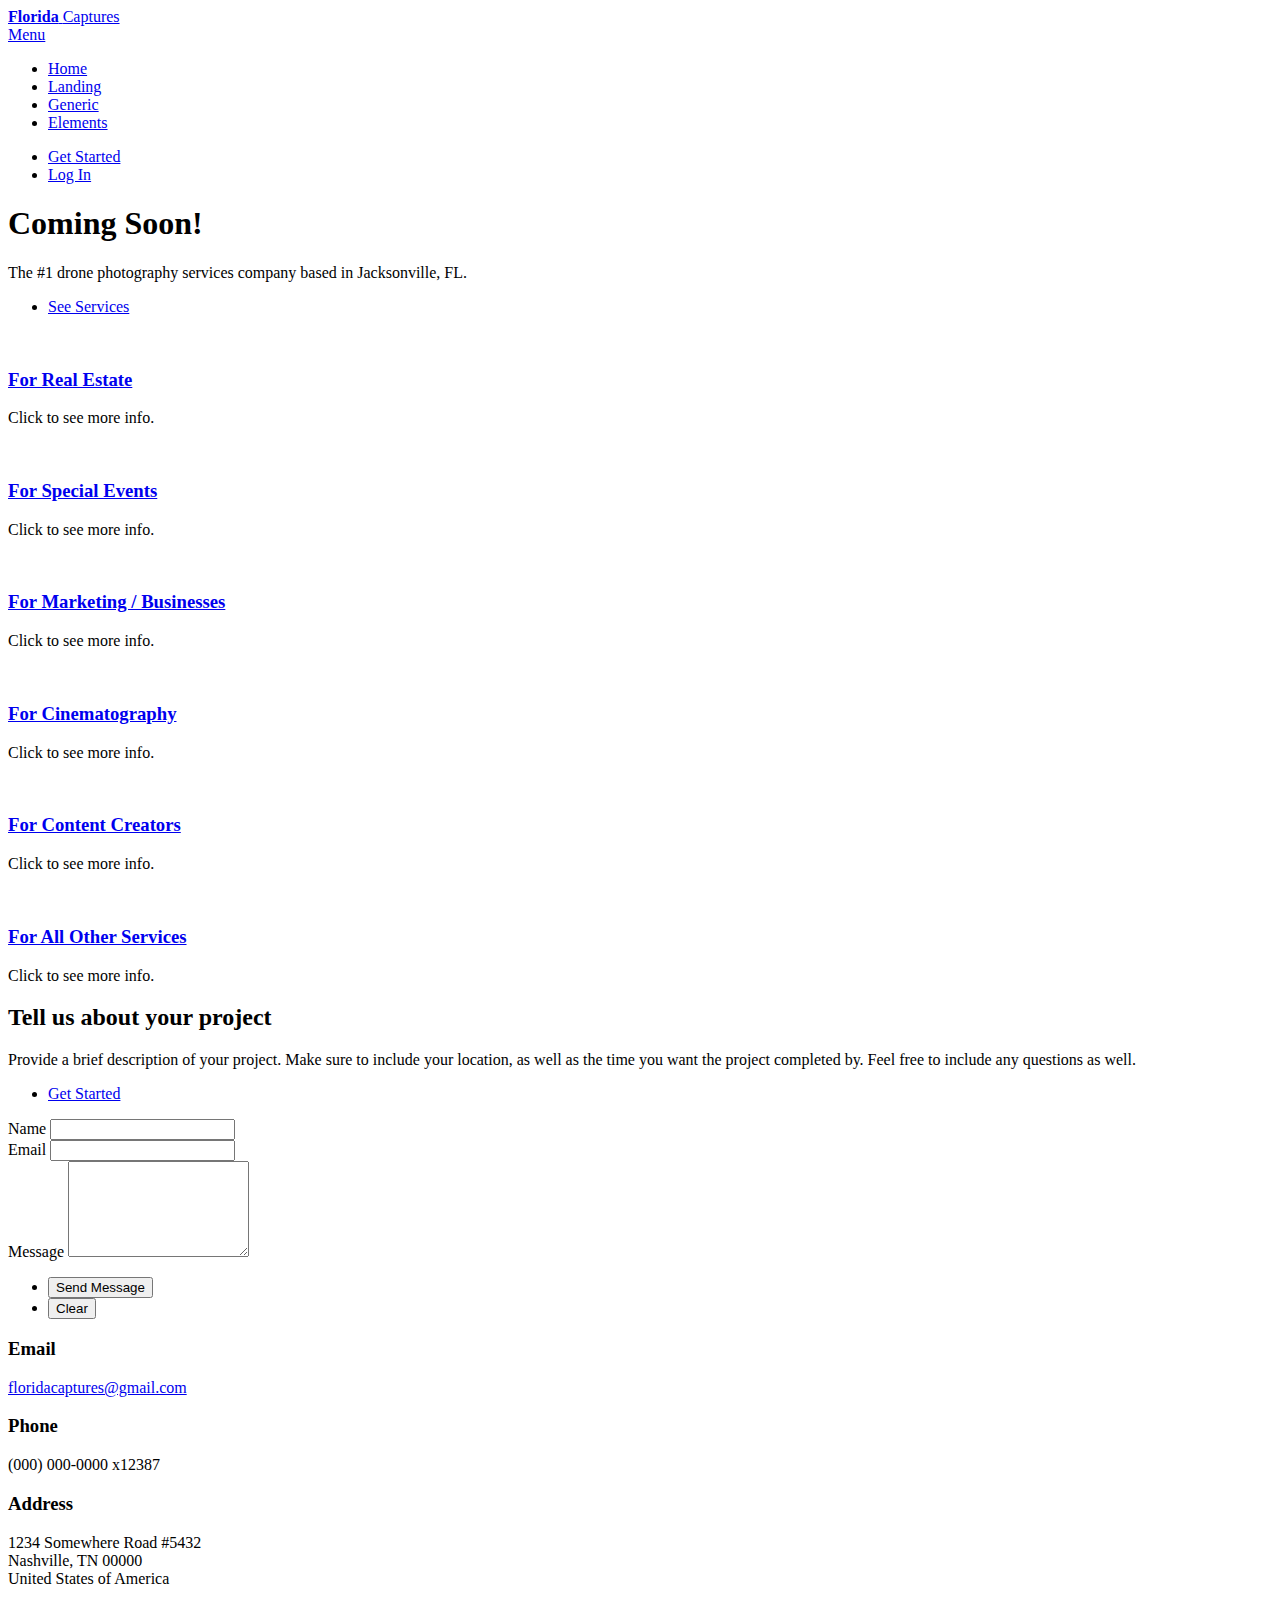
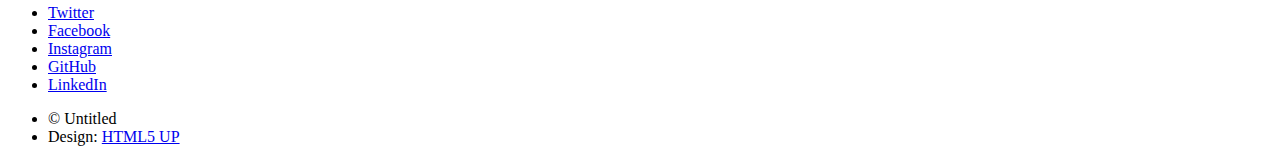
==== index.html @ d583602d "Renamed more things" ====
<!DOCTYPE HTML>
<!--
	Forty by HTML5 UP
	html5up.net | @ajlkn
	Free for personal and commercial use under the CCA 3.0 license (html5up.net/license)
-->
<html>
	<head>
		<title>Florida Captures</title>
		<meta charset="utf-8" />
		<meta name="viewport" content="width=device-width, initial-scale=1, user-scalable=no" />
		<link rel="stylesheet" href="assets/css/main.css" />
		<noscript><link rel="stylesheet" href="assets/css/noscript.css" /></noscript>
	</head>
	<body class="is-preload">

		<!-- Wrapper -->
			<div id="wrapper">

				<!-- Header -->
					<header id="header" class="alt">
						<a href="index.html" class="logo"><strong>Florida</strong> <span>Captures</span></a>
						<nav>
							<a href="#menu">Menu</a>
						</nav>
					</header>

				<!-- Menu -->
					<nav id="menu">
						<ul class="links">
							<li><a href="index.html">Home</a></li>
							<li><a href="landing.html">Landing</a></li>
							<li><a href="generic.html">Generic</a></li>
							<li><a href="elements.html">Elements</a></li>
						</ul>
						<ul class="actions stacked">
							<li><a href="#" class="button primary fit">Get Started</a></li>
							<li><a href="#" class="button fit">Log In</a></li>
						</ul>
					</nav>

				<!-- Banner -->
					<section id="banner" class="major">
						<div class="inner">
							<header class="major">
								<h1>Coming Soon!</h1>
							</header>
							<div class="content">
								<p>The #1 drone photography services company based in Jacksonville, FL. </p>
								<ul class="actions">
									<li><a href="#one" class="button next scrolly">See Services</a></li>
								</ul>
							</div>
						</div>
					</section>

				<!-- Main -->
					<div id="main">

						<!-- One -->
							<section id="one" class="tiles">
								<article>
									<span class="image">
										<img src="images/pic01.jpg" alt="" />
									</span>
									<header class="major">
										<h3><a href="landing.html" class="link">For Real Estate</a></h3>
										<p>Click to see more info.</p>
									</header>
								</article>
								<article>
									<span class="image">
										<img src="images/pic02.jpg" alt="" />
									</span>
									<header class="major">
										<h3><a href="landing.html" class="link">For Special Events</a></h3>
										<p>Click to see more info.</p>
									</header>
								</article>
								<article>
									<span class="image">
										<img src="images/pic03.jpg" alt="" />
									</span>
									<header class="major">
										<h3><a href="landing.html" class="link">For Marketing / Businesses</a></h3>
										<p>Click to see more info.</p>
									</header>
								</article>
								<article>
									<span class="image">
										<img src="images/pic04.jpg" alt="" />
									</span>
									<header class="major">
										<h3><a href="landing.html" class="link">For Cinematography</a></h3>
										<p>Click to see more info.</p>
									</header>
								</article>
								<article>
									<span class="image">
										<img src="images/pic05.jpg" alt="" />
									</span>
									<header class="major">
										<h3><a href="landing.html" class="link">For Content Creators</a></h3>
										<p>Click to see more info.</p>
									</header>
								</article>
								<article>
									<span class="image">
										<img src="images/pic06.jpg" alt="" />
									</span>
									<header class="major">
										<h3><a href="landing.html" class="link">For All Other Services</a></h3>
										<p>Click to see more info.</p>
									</header>
								</article>
							</section>

						<!-- Two -->
							<section id="two">
								<div class="inner">
									<header class="major">
										<h2>Tell us about your project</h2>
									</header>
									<p>Provide a brief description of your project. Make sure to include your location, as well as the time you want the project completed by. Feel free to include any questions as well.</p>
									<ul class="actions">
										<li><a href="landing.html" class="button next">Get Started</a></li>
									</ul>
								</div>
							</section>

					</div>

				<!-- Contact -->
					<section id="contact">
						<div class="inner">
							<section>
								<form method="post" action="#">
									<div class="fields">
										<div class="field half">
											<label for="name">Name</label>
											<input type="text" name="name" id="name" />
										</div>
										<div class="field half">
											<label for="email">Email</label>
											<input type="text" name="email" id="email" />
										</div>
										<div class="field">
											<label for="message">Message</label>
											<textarea name="message" id="message" rows="6"></textarea>
										</div>
									</div>
									<ul class="actions">
										<li><input type="submit" value="Send Message" class="primary" /></li>
										<li><input type="reset" value="Clear" /></li>
									</ul>
								</form>
							</section>
							<section class="split">
								<section>
									<div class="contact-method">
										<span class="icon solid alt fa-envelope"></span>
										<h3>Email</h3>
										<a href="#">floridacaptures@gmail.com</a>
									</div>
								</section>
								<section>
									<div class="contact-method">
										<span class="icon solid alt fa-phone"></span>
										<h3>Phone</h3>
										<span>(000) 000-0000 x12387</span>
									</div>
								</section>
								<section>
									<div class="contact-method">
										<span class="icon solid alt fa-home"></span>
										<h3>Address</h3>
										<span>1234 Somewhere Road #5432<br />
										Nashville, TN 00000<br />
										United States of America</span>
									</div>
								</section>
							</section>
						</div>
					</section>

				<!-- Footer -->
					<footer id="footer">
						<div class="inner">
							<ul class="icons">
								<li><a href="#" class="icon brands alt fa-twitter"><span class="label">Twitter</span></a></li>
								<li><a href="#" class="icon brands alt fa-facebook-f"><span class="label">Facebook</span></a></li>
								<li><a href="#" class="icon brands alt fa-instagram"><span class="label">Instagram</span></a></li>
								<li><a href="#" class="icon brands alt fa-github"><span class="label">GitHub</span></a></li>
								<li><a href="#" class="icon brands alt fa-linkedin-in"><span class="label">LinkedIn</span></a></li>
							</ul>
							<ul class="copyright">
								<li>&copy; Untitled</li><li>Design: <a href="https://html5up.net">HTML5 UP</a></li>
							</ul>
						</div>
					</footer>

			</div>

		<!-- Scripts -->
			<script src="assets/js/jquery.min.js"></script>
			<script src="assets/js/jquery.scrolly.min.js"></script>
			<script src="assets/js/jquery.scrollex.min.js"></script>
			<script src="assets/js/browser.min.js"></script>
			<script src="assets/js/breakpoints.min.js"></script>
			<script src="assets/js/util.js"></script>
			<script src="assets/js/main.js"></script>

	</body>
</html>
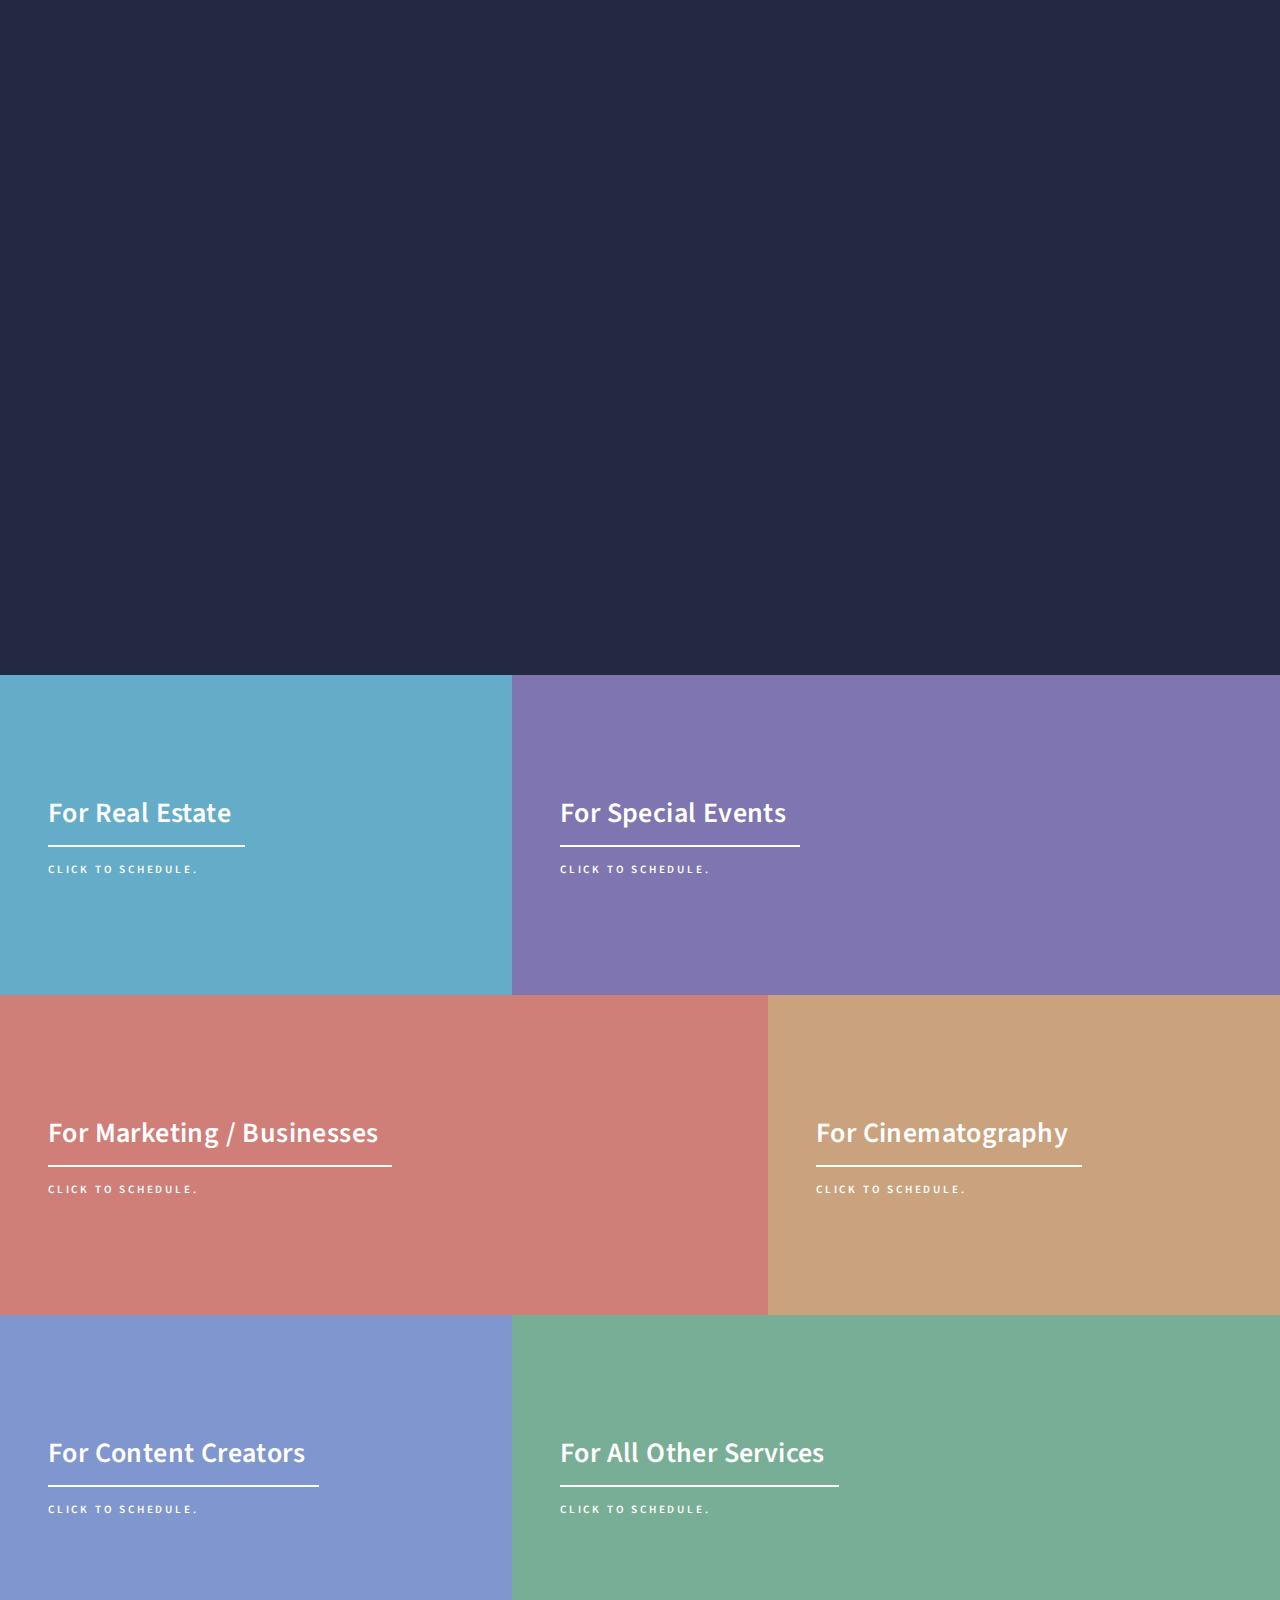
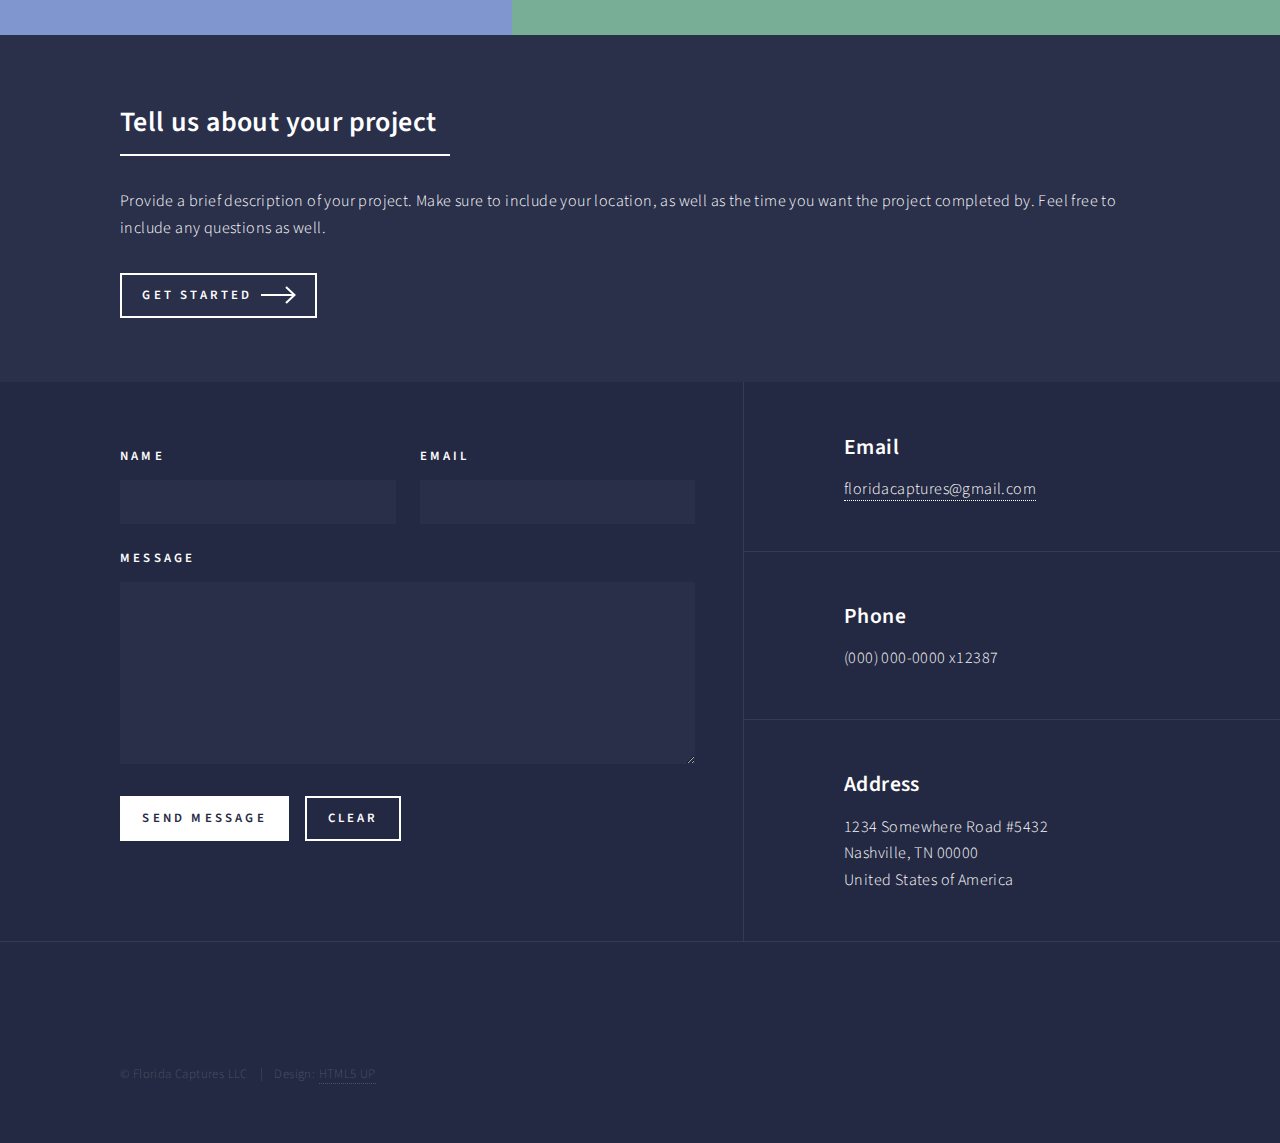
==== commit d86a3600: "Fixed css issues" ====
--- a/index.html
+++ b/index.html
@@ -21,6 +21,7 @@
 					<header id="header" class="alt">
 						<a href="index.html" class="logo"><strong>Florida</strong> <span>Captures</span></a>
 						<nav>
+							<span class="icon solid alt fa-location-arrow fa-regular">Jacksonville, FL</span>
 							<a href="#menu">Menu</a>
 						</nav>
 					</header>
@@ -29,6 +30,8 @@
 					<nav id="menu">
 						<ul class="links">
 							<li><a href="index.html">Home</a></li>
+							<li><a href="schedule.html">Schedule Service</a></li>
+							<li><a href="about.html">About us</a></li>
 							<li><a href="landing.html">Landing</a></li>
 							<li><a href="generic.html">Generic</a></li>
 							<li><a href="elements.html">Elements</a></li>
@@ -46,7 +49,7 @@
 								<h1>Coming Soon!</h1>
 							</header>
 							<div class="content">
-								<p>The #1 drone photography services company based in Jacksonville, FL. </p>
+								<h3>The #1 drone photography services company based in Jacksonville, FL. </h3>
 								<ul class="actions">
 									<li><a href="#one" class="button next scrolly">See Services</a></li>
 								</ul>
@@ -64,8 +67,8 @@
 										<img src="images/pic01.jpg" alt="" />
 									</span>
 									<header class="major">
-										<h3><a href="landing.html" class="link">For Real Estate</a></h3>
-										<p>Click to see more info.</p>
+										<h3><a href="schedule.html" class="link">For Real Estate</a></h3>
+										<p>Click to schedule.</p>
 									</header>
 								</article>
 								<article>
@@ -73,8 +76,8 @@
 										<img src="images/pic02.jpg" alt="" />
 									</span>
 									<header class="major">
-										<h3><a href="landing.html" class="link">For Special Events</a></h3>
-										<p>Click to see more info.</p>
+										<h3><a href="schedule.html" class="link">For Special Events</a></h3>
+										<p>Click to schedule.</p>
 									</header>
 								</article>
 								<article>
@@ -82,8 +85,8 @@
 										<img src="images/pic03.jpg" alt="" />
 									</span>
 									<header class="major">
-										<h3><a href="landing.html" class="link">For Marketing / Businesses</a></h3>
-										<p>Click to see more info.</p>
+										<h3><a href="schedule.html" class="link">For Marketing / Businesses</a></h3>
+										<p>Click to schedule.</p>
 									</header>
 								</article>
 								<article>
@@ -91,8 +94,8 @@
 										<img src="images/pic04.jpg" alt="" />
 									</span>
 									<header class="major">
-										<h3><a href="landing.html" class="link">For Cinematography</a></h3>
-										<p>Click to see more info.</p>
+										<h3><a href="schedule.html" class="link">For Cinematography</a></h3>
+										<p>Click to schedule.</p>
 									</header>
 								</article>
 								<article>
@@ -100,8 +103,8 @@
 										<img src="images/pic05.jpg" alt="" />
 									</span>
 									<header class="major">
-										<h3><a href="landing.html" class="link">For Content Creators</a></h3>
-										<p>Click to see more info.</p>
+										<h3><a href="schedule.html" class="link">For Content Creators</a></h3>
+										<p>Click to schedule.</p>
 									</header>
 								</article>
 								<article>
@@ -109,8 +112,8 @@
 										<img src="images/pic06.jpg" alt="" />
 									</span>
 									<header class="major">
-										<h3><a href="landing.html" class="link">For All Other Services</a></h3>
-										<p>Click to see more info.</p>
+										<h3><a href="schedule.html" class="link">For All Other Services</a></h3>
+										<p>Click to schedule.</p>
 									</header>
 								</article>
 							</section>
@@ -123,7 +126,7 @@
 									</header>
 									<p>Provide a brief description of your project. Make sure to include your location, as well as the time you want the project completed by. Feel free to include any questions as well.</p>
 									<ul class="actions">
-										<li><a href="landing.html" class="button next">Get Started</a></li>
+										<li><a href="#contact" class="button next scrolly">Get Started</a></li>
 									</ul>
 								</div>
 							</section>
@@ -194,7 +197,7 @@
 								<li><a href="#" class="icon brands alt fa-linkedin-in"><span class="label">LinkedIn</span></a></li>
 							</ul>
 							<ul class="copyright">
-								<li>&copy; Untitled</li><li>Design: <a href="https://html5up.net">HTML5 UP</a></li>
+								<li>&copy; Florida Captures LLC</li><li>Design: <a href="https://html5up.net">HTML5 UP</a></li>
 							</ul>
 						</div>
 					</footer>
--- a/assets/css/main.css
+++ b/assets/css/main.css
@@ -0,0 +1,3980 @@
+@import url(fontawesome-all.min.css);
+@import url("https://fonts.googleapis.com/css?family=Source+Sans+Pro:300,300italic,600,600italic");
+
+html, body, div, span, applet, object,
+iframe, h1, h2, h3, h4, h5, h6, p, blockquote,
+pre, a, abbr, acronym, address, big, cite,
+code, del, dfn, em, img, ins, kbd, q, s, samp,
+small, strike, strong, sub, sup, tt, var, b,
+u, i, center, dl, dt, dd, ol, ul, li, fieldset,
+form, label, legend, table, caption, tbody,
+tfoot, thead, tr, th, td, article, aside,
+canvas, details, embed, figure, figcaption,
+footer, header, hgroup, menu, nav, output, ruby,
+section, summary, time, mark, audio, video {
+	margin: 0;
+	padding: 0;
+	border: 0;
+	font-size: 100%;
+	font: inherit;
+	vertical-align: baseline;}
+
+article, aside, details, figcaption, figure,
+footer, header, hgroup, menu, nav, section {
+	display: block;}
+
+body {
+	line-height: 1;
+}
+
+ol, ul {
+	list-style: none;
+}
+
+blockquote, q {
+	quotes: none;
+}
+
+	blockquote:before, blockquote:after, q:before, q:after {
+		content: '';
+		content: none;
+	}
+
+table {
+	border-collapse: collapse;
+	border-spacing: 0;
+}
+
+body {
+	-webkit-text-size-adjust: none;
+}
+
+mark {
+	background-color: transparent;
+	color: inherit;
+}
+
+input::-moz-focus-inner {
+	border: 0;
+	padding: 0;
+}
+
+input, select, textarea {
+	-moz-appearance: none;
+	-webkit-appearance: none;
+	-ms-appearance: none;
+	appearance: none;
+}
+
+/* Basic */
+
+	@-ms-viewport {
+		width: device-width;
+	}
+
+	body {
+		-ms-overflow-style: scrollbar;
+	}
+
+	@media screen and (max-width: 480px) {
+
+		html, body {
+			min-width: 320px;
+		}
+
+	}
+
+	html {
+		box-sizing: border-box;
+	}
+
+	*, *:before, *:after {
+		box-sizing: inherit;
+	}
+
+	body {
+		background: #242943;
+	}
+
+		body.is-preload *, body.is-preload *:before, body.is-preload *:after {
+			-moz-animation: none !important;
+			-webkit-animation: none !important;
+			-ms-animation: none !important;
+			animation: none !important;
+			-moz-transition: none !important;
+			-webkit-transition: none !important;
+			-ms-transition: none !important;
+			transition: none !important;
+		}
+
+/* Type */
+
+	body, input, select, textarea {
+		color: #ffffff;
+		font-family: "Source Sans Pro", Helvetica, sans-serif;
+		font-size: 17pt;
+		font-weight: 300;
+		letter-spacing: 0.025em;
+		line-height: 1.65;
+	}
+
+		@media screen and (max-width: 1680px) {
+
+			body, input, select, textarea {
+				font-size: 14pt;
+			}
+
+		}
+
+		@media screen and (max-width: 1280px) {
+
+			body, input, select, textarea {
+				font-size: 12pt;
+			}
+
+		}
+
+		@media screen and (max-width: 360px) {
+
+			body, input, select, textarea {
+				font-size: 11pt;
+			}
+
+		}
+
+	a {
+		-moz-transition: color 0.2s ease-in-out, border-bottom-color 0.2s ease-in-out;
+		-webkit-transition: color 0.2s ease-in-out, border-bottom-color 0.2s ease-in-out;
+		-ms-transition: color 0.2s ease-in-out, border-bottom-color 0.2s ease-in-out;
+		transition: color 0.2s ease-in-out, border-bottom-color 0.2s ease-in-out;
+		border-bottom: dotted 1px;
+		color: inherit;
+		text-decoration: none;
+	}
+
+		a:hover {
+			border-bottom-color: transparent;
+			color: #9bf1ff !important;
+		}
+
+		a:active {
+			color: #53e3fb !important;
+		}
+
+	strong, b {
+		color: #ffffff;
+		font-weight: 600;
+	}
+
+	em, i {
+		font-style: italic;
+	}
+
+	p {
+		margin: 0 0 2em 0;
+	}
+
+	h1, h2, h3, h4, h5, h6 {
+		color: #ffffff;
+		font-weight: 600;
+		line-height: 1.65;
+		margin: 0 0 1em 0;
+	}
+
+		h1 a, h2 a, h3 a, h4 a, h5 a, h6 a {
+			color: inherit;
+			border-bottom: 0;
+		}
+
+	h1 {
+		font-size: 2.5em;
+	}
+
+	h2 {
+		font-size: 1.75em;
+	}
+
+	h3 {
+		font-size: 1.35em;
+	}
+
+	h4 {
+		font-size: 1.1em;
+	}
+
+	h5 {
+		font-size: 0.9em;
+	}
+
+	h6 {
+		font-size: 0.7em;
+	}
+
+	@media screen and (max-width: 736px) {
+
+		h1 {
+			font-size: 2em;
+		}
+
+		h2 {
+			font-size: 1.5em;
+		}
+
+		h3 {
+			font-size: 1.25em;
+		}
+
+	}
+
+	sub {
+		font-size: 0.8em;
+		position: relative;
+		top: 0.5em;
+	}
+
+	sup {
+		font-size: 0.8em;
+		position: relative;
+		top: -0.5em;
+	}
+
+	blockquote {
+		border-left: solid 4px rgba(212, 212, 255, 0.1);
+		font-style: italic;
+		margin: 0 0 2em 0;
+		padding: 0.5em 0 0.5em 2em;
+	}
+
+	code {
+		background: rgba(212, 212, 255, 0.035);
+		font-family: "Courier New", monospace;
+		font-size: 0.9em;
+		margin: 0 0.25em;
+		padding: 0.25em 0.65em;
+	}
+
+	pre {
+		-webkit-overflow-scrolling: touch;
+		font-family: "Courier New", monospace;
+		font-size: 0.9em;
+		margin: 0 0 2em 0;
+	}
+
+		pre code {
+			display: block;
+			line-height: 1.75;
+			padding: 1em 1.5em;
+			overflow-x: auto;
+		}
+
+	hr {
+		border: 0;
+		border-bottom: solid 1px rgba(212, 212, 255, 0.1);
+		margin: 2em 0;
+	}
+
+		hr.major {
+			margin: 3em 0;
+		}
+
+	.align-left {
+		text-align: left;
+	}
+
+	.align-center {
+		text-align: center;
+	}
+
+	.align-right {
+		text-align: right;
+	}
+
+/* Row */
+
+	.row {
+		display: flex;
+		flex-wrap: wrap;
+		box-sizing: border-box;
+		align-items: stretch;
+	}
+
+		.row > * {
+			box-sizing: border-box;
+		}
+
+		.row.gtr-uniform > * > :last-child {
+			margin-bottom: 0;
+		}
+
+		.row.aln-left {
+			justify-content: flex-start;
+		}
+
+		.row.aln-center {
+			justify-content: center;
+		}
+
+		.row.aln-right {
+			justify-content: flex-end;
+		}
+
+		.row.aln-top {
+			align-items: flex-start;
+		}
+
+		.row.aln-middle {
+			align-items: center;
+		}
+
+		.row.aln-bottom {
+			align-items: flex-end;
+		}
+
+		.row > .imp {
+			order: -1;
+		}
+
+		.row > .col-1 {
+			width: 8.33333%;
+		}
+
+		.row > .off-1 {
+			margin-left: 8.33333%;
+		}
+
+		.row > .col-2 {
+			width: 16.66667%;
+		}
+
+		.row > .off-2 {
+			margin-left: 16.66667%;
+		}
+
+		.row > .col-3 {
+			width: 25%;
+		}
+
+		.row > .off-3 {
+			margin-left: 25%;
+		}
+
+		.row > .col-4 {
+			width: 33.33333%;
+		}
+
+		.row > .off-4 {
+			margin-left: 33.33333%;
+		}
+
+		.row > .col-5 {
+			width: 41.66667%;
+		}
+
+		.row > .off-5 {
+			margin-left: 41.66667%;
+		}
+
+		.row > .col-6 {
+			width: 50%;
+		}
+
+		.row > .off-6 {
+			margin-left: 50%;
+		}
+
+		.row > .col-7 {
+			width: 58.33333%;
+		}
+
+		.row > .off-7 {
+			margin-left: 58.33333%;
+		}
+
+		.row > .col-8 {
+			width: 66.66667%;
+		}
+
+		.row > .off-8 {
+			margin-left: 66.66667%;
+		}
+
+		.row > .col-9 {
+			width: 75%;
+		}
+
+		.row > .off-9 {
+			margin-left: 75%;
+		}
+
+		.row > .col-10 {
+			width: 83.33333%;
+		}
+
+		.row > .off-10 {
+			margin-left: 83.33333%;
+		}
+
+		.row > .col-11 {
+			width: 91.66667%;
+		}
+
+		.row > .off-11 {
+			margin-left: 91.66667%;
+		}
+
+		.row > .col-12 {
+			width: 100%;
+		}
+
+		.row > .off-12 {
+			margin-left: 100%;
+		}
+
+		.row.gtr-0 {
+			margin-top: 0;
+			margin-left: 0em;
+		}
+
+			.row.gtr-0 > * {
+				padding: 0 0 0 0em;
+			}
+
+			.row.gtr-0.gtr-uniform {
+				margin-top: 0em;
+			}
+
+				.row.gtr-0.gtr-uniform > * {
+					padding-top: 0em;
+				}
+
+		.row.gtr-25 {
+			margin-top: 0;
+			margin-left: -0.5em;
+		}
+
+			.row.gtr-25 > * {
+				padding: 0 0 0 0.5em;
+			}
+
+			.row.gtr-25.gtr-uniform {
+				margin-top: -0.5em;
+			}
+
+				.row.gtr-25.gtr-uniform > * {
+					padding-top: 0.5em;
+				}
+
+		.row.gtr-50 {
+			margin-top: 0;
+			margin-left: -1em;
+		}
+
+			.row.gtr-50 > * {
+				padding: 0 0 0 1em;
+			}
+
+			.row.gtr-50.gtr-uniform {
+				margin-top: -1em;
+			}
+
+				.row.gtr-50.gtr-uniform > * {
+					padding-top: 1em;
+				}
+
+		.row {
+			margin-top: 0;
+			margin-left: -2em;
+		}
+
+			.row > * {
+				padding: 0 0 0 2em;
+			}
+
+			.row.gtr-uniform {
+				margin-top: -2em;
+			}
+
+				.row.gtr-uniform > * {
+					padding-top: 2em;
+				}
+
+		.row.gtr-150 {
+			margin-top: 0;
+			margin-left: -3em;
+		}
+
+			.row.gtr-150 > * {
+				padding: 0 0 0 3em;
+			}
+
+			.row.gtr-150.gtr-uniform {
+				margin-top: -3em;
+			}
+
+				.row.gtr-150.gtr-uniform > * {
+					padding-top: 3em;
+				}
+
+		.row.gtr-200 {
+			margin-top: 0;
+			margin-left: -4em;
+		}
+
+			.row.gtr-200 > * {
+				padding: 0 0 0 4em;
+			}
+
+			.row.gtr-200.gtr-uniform {
+				margin-top: -4em;
+			}
+
+				.row.gtr-200.gtr-uniform > * {
+					padding-top: 4em;
+				}
+
+		@media screen and (max-width: 1680px) {
+
+			.row {
+				display: flex;
+				flex-wrap: wrap;
+				box-sizing: border-box;
+				align-items: stretch;
+			}
+
+				.row > * {
+					box-sizing: border-box;
+				}
+
+				.row.gtr-uniform > * > :last-child {
+					margin-bottom: 0;
+				}
+
+				.row.aln-left {
+					justify-content: flex-start;
+				}
+
+				.row.aln-center {
+					justify-content: center;
+				}
+
+				.row.aln-right {
+					justify-content: flex-end;
+				}
+
+				.row.aln-top {
+					align-items: flex-start;
+				}
+
+				.row.aln-middle {
+					align-items: center;
+				}
+
+				.row.aln-bottom {
+					align-items: flex-end;
+				}
+
+				.row > .imp-xlarge {
+					order: -1;
+				}
+
+				.row > .col-1-xlarge {
+					width: 8.33333%;
+				}
+
+				.row > .off-1-xlarge {
+					margin-left: 8.33333%;
+				}
+
+				.row > .col-2-xlarge {
+					width: 16.66667%;
+				}
+
+				.row > .off-2-xlarge {
+					margin-left: 16.66667%;
+				}
+
+				.row > .col-3-xlarge {
+					width: 25%;
+				}
+
+				.row > .off-3-xlarge {
+					margin-left: 25%;
+				}
+
+				.row > .col-4-xlarge {
+					width: 33.33333%;
+				}
+
+				.row > .off-4-xlarge {
+					margin-left: 33.33333%;
+				}
+
+				.row > .col-5-xlarge {
+					width: 41.66667%;
+				}
+
+				.row > .off-5-xlarge {
+					margin-left: 41.66667%;
+				}
+
+				.row > .col-6-xlarge {
+					width: 50%;
+				}
+
+				.row > .off-6-xlarge {
+					margin-left: 50%;
+				}
+
+				.row > .col-7-xlarge {
+					width: 58.33333%;
+				}
+
+				.row > .off-7-xlarge {
+					margin-left: 58.33333%;
+				}
+
+				.row > .col-8-xlarge {
+					width: 66.66667%;
+				}
+
+				.row > .off-8-xlarge {
+					margin-left: 66.66667%;
+				}
+
+				.row > .col-9-xlarge {
+					width: 75%;
+				}
+
+				.row > .off-9-xlarge {
+					margin-left: 75%;
+				}
+
+				.row > .col-10-xlarge {
+					width: 83.33333%;
+				}
+
+				.row > .off-10-xlarge {
+					margin-left: 83.33333%;
+				}
+
+				.row > .col-11-xlarge {
+					width: 91.66667%;
+				}
+
+				.row > .off-11-xlarge {
+					margin-left: 91.66667%;
+				}
+
+				.row > .col-12-xlarge {
+					width: 100%;
+				}
+
+				.row > .off-12-xlarge {
+					margin-left: 100%;
+				}
+
+				.row.gtr-0 {
+					margin-top: 0;
+					margin-left: 0em;
+				}
+
+					.row.gtr-0 > * {
+						padding: 0 0 0 0em;
+					}
+
+					.row.gtr-0.gtr-uniform {
+						margin-top: 0em;
+					}
+
+						.row.gtr-0.gtr-uniform > * {
+							padding-top: 0em;
+						}
+
+				.row.gtr-25 {
+					margin-top: 0;
+					margin-left: -0.5em;
+				}
+
+					.row.gtr-25 > * {
+						padding: 0 0 0 0.5em;
+					}
+
+					.row.gtr-25.gtr-uniform {
+						margin-top: -0.5em;
+					}
+
+						.row.gtr-25.gtr-uniform > * {
+							padding-top: 0.5em;
+						}
+
+				.row.gtr-50 {
+					margin-top: 0;
+					margin-left: -1em;
+				}
+
+					.row.gtr-50 > * {
+						padding: 0 0 0 1em;
+					}
+
+					.row.gtr-50.gtr-uniform {
+						margin-top: -1em;
+					}
+
+						.row.gtr-50.gtr-uniform > * {
+							padding-top: 1em;
+						}
+
+				.row {
+					margin-top: 0;
+					margin-left: -2em;
+				}
+
+					.row > * {
+						padding: 0 0 0 2em;
+					}
+
+					.row.gtr-uniform {
+						margin-top: -2em;
+					}
+
+						.row.gtr-uniform > * {
+							padding-top: 2em;
+						}
+
+				.row.gtr-150 {
+					margin-top: 0;
+					margin-left: -3em;
+				}
+
+					.row.gtr-150 > * {
+						padding: 0 0 0 3em;
+					}
+
+					.row.gtr-150.gtr-uniform {
+						margin-top: -3em;
+					}
+
+						.row.gtr-150.gtr-uniform > * {
+							padding-top: 3em;
+						}
+
+				.row.gtr-200 {
+					margin-top: 0;
+					margin-left: -4em;
+				}
+
+					.row.gtr-200 > * {
+						padding: 0 0 0 4em;
+					}
+
+					.row.gtr-200.gtr-uniform {
+						margin-top: -4em;
+					}
+
+						.row.gtr-200.gtr-uniform > * {
+							padding-top: 4em;
+						}
+
+		}
+
+		@media screen and (max-width: 1280px) {
+
+			.row {
+				display: flex;
+				flex-wrap: wrap;
+				box-sizing: border-box;
+				align-items: stretch;
+			}
+
+				.row > * {
+					box-sizing: border-box;
+				}
+
+				.row.gtr-uniform > * > :last-child {
+					margin-bottom: 0;
+				}
+
+				.row.aln-left {
+					justify-content: flex-start;
+				}
+
+				.row.aln-center {
+					justify-content: center;
+				}
+
+				.row.aln-right {
+					justify-content: flex-end;
+				}
+
+				.row.aln-top {
+					align-items: flex-start;
+				}
+
+				.row.aln-middle {
+					align-items: center;
+				}
+
+				.row.aln-bottom {
+					align-items: flex-end;
+				}
+
+				.row > .imp-large {
+					order: -1;
+				}
+
+				.row > .col-1-large {
+					width: 8.33333%;
+				}
+
+				.row > .off-1-large {
+					margin-left: 8.33333%;
+				}
+
+				.row > .col-2-large {
+					width: 16.66667%;
+				}
+
+				.row > .off-2-large {
+					margin-left: 16.66667%;
+				}
+
+				.row > .col-3-large {
+					width: 25%;
+				}
+
+				.row > .off-3-large {
+					margin-left: 25%;
+				}
+
+				.row > .col-4-large {
+					width: 33.33333%;
+				}
+
+				.row > .off-4-large {
+					margin-left: 33.33333%;
+				}
+
+				.row > .col-5-large {
+					width: 41.66667%;
+				}
+
+				.row > .off-5-large {
+					margin-left: 41.66667%;
+				}
+
+				.row > .col-6-large {
+					width: 50%;
+				}
+
+				.row > .off-6-large {
+					margin-left: 50%;
+				}
+
+				.row > .col-7-large {
+					width: 58.33333%;
+				}
+
+				.row > .off-7-large {
+					margin-left: 58.33333%;
+				}
+
+				.row > .col-8-large {
+					width: 66.66667%;
+				}
+
+				.row > .off-8-large {
+					margin-left: 66.66667%;
+				}
+
+				.row > .col-9-large {
+					width: 75%;
+				}
+
+				.row > .off-9-large {
+					margin-left: 75%;
+				}
+
+				.row > .col-10-large {
+					width: 83.33333%;
+				}
+
+				.row > .off-10-large {
+					margin-left: 83.33333%;
+				}
+
+				.row > .col-11-large {
+					width: 91.66667%;
+				}
+
+				.row > .off-11-large {
+					margin-left: 91.66667%;
+				}
+
+				.row > .col-12-large {
+					width: 100%;
+				}
+
+				.row > .off-12-large {
+					margin-left: 100%;
+				}
+
+				.row.gtr-0 {
+					margin-top: 0;
+					margin-left: 0em;
+				}
+
+					.row.gtr-0 > * {
+						padding: 0 0 0 0em;
+					}
+
+					.row.gtr-0.gtr-uniform {
+						margin-top: 0em;
+					}
+
+						.row.gtr-0.gtr-uniform > * {
+							padding-top: 0em;
+						}
+
+				.row.gtr-25 {
+					margin-top: 0;
+					margin-left: -0.375em;
+				}
+
+					.row.gtr-25 > * {
+						padding: 0 0 0 0.375em;
+					}
+
+					.row.gtr-25.gtr-uniform {
+						margin-top: -0.375em;
+					}
+
+						.row.gtr-25.gtr-uniform > * {
+							padding-top: 0.375em;
+						}
+
+				.row.gtr-50 {
+					margin-top: 0;
+					margin-left: -0.75em;
+				}
+
+					.row.gtr-50 > * {
+						padding: 0 0 0 0.75em;
+					}
+
+					.row.gtr-50.gtr-uniform {
+						margin-top: -0.75em;
+					}
+
+						.row.gtr-50.gtr-uniform > * {
+							padding-top: 0.75em;
+						}
+
+				.row {
+					margin-top: 0;
+					margin-left: -1.5em;
+				}
+
+					.row > * {
+						padding: 0 0 0 1.5em;
+					}
+
+					.row.gtr-uniform {
+						margin-top: -1.5em;
+					}
+
+						.row.gtr-uniform > * {
+							padding-top: 1.5em;
+						}
+
+				.row.gtr-150 {
+					margin-top: 0;
+					margin-left: -2.25em;
+				}
+
+					.row.gtr-150 > * {
+						padding: 0 0 0 2.25em;
+					}
+
+					.row.gtr-150.gtr-uniform {
+						margin-top: -2.25em;
+					}
+
+						.row.gtr-150.gtr-uniform > * {
+							padding-top: 2.25em;
+						}
+
+				.row.gtr-200 {
+					margin-top: 0;
+					margin-left: -3em;
+				}
+
+					.row.gtr-200 > * {
+						padding: 0 0 0 3em;
+					}
+
+					.row.gtr-200.gtr-uniform {
+						margin-top: -3em;
+					}
+
+						.row.gtr-200.gtr-uniform > * {
+							padding-top: 3em;
+						}
+
+		}
+
+		@media screen and (max-width: 980px) {
+
+			.row {
+				display: flex;
+				flex-wrap: wrap;
+				box-sizing: border-box;
+				align-items: stretch;
+			}
+
+				.row > * {
+					box-sizing: border-box;
+				}
+
+				.row.gtr-uniform > * > :last-child {
+					margin-bottom: 0;
+				}
+
+				.row.aln-left {
+					justify-content: flex-start;
+				}
+
+				.row.aln-center {
+					justify-content: center;
+				}
+
+				.row.aln-right {
+					justify-content: flex-end;
+				}
+
+				.row.aln-top {
+					align-items: flex-start;
+				}
+
+				.row.aln-middle {
+					align-items: center;
+				}
+
+				.row.aln-bottom {
+					align-items: flex-end;
+				}
+
+				.row > .imp-medium {
+					order: -1;
+				}
+
+				.row > .col-1-medium {
+					width: 8.33333%;
+				}
+
+				.row > .off-1-medium {
+					margin-left: 8.33333%;
+				}
+
+				.row > .col-2-medium {
+					width: 16.66667%;
+				}
+
+				.row > .off-2-medium {
+					margin-left: 16.66667%;
+				}
+
+				.row > .col-3-medium {
+					width: 25%;
+				}
+
+				.row > .off-3-medium {
+					margin-left: 25%;
+				}
+
+				.row > .col-4-medium {
+					width: 33.33333%;
+				}
+
+				.row > .off-4-medium {
+					margin-left: 33.33333%;
+				}
+
+				.row > .col-5-medium {
+					width: 41.66667%;
+				}
+
+				.row > .off-5-medium {
+					margin-left: 41.66667%;
+				}
+
+				.row > .col-6-medium {
+					width: 50%;
+				}
+
+				.row > .off-6-medium {
+					margin-left: 50%;
+				}
+
+				.row > .col-7-medium {
+					width: 58.33333%;
+				}
+
+				.row > .off-7-medium {
+					margin-left: 58.33333%;
+				}
+
+				.row > .col-8-medium {
+					width: 66.66667%;
+				}
+
+				.row > .off-8-medium {
+					margin-left: 66.66667%;
+				}
+
+				.row > .col-9-medium {
+					width: 75%;
+				}
+
+				.row > .off-9-medium {
+					margin-left: 75%;
+				}
+
+				.row > .col-10-medium {
+					width: 83.33333%;
+				}
+
+				.row > .off-10-medium {
+					margin-left: 83.33333%;
+				}
+
+				.row > .col-11-medium {
+					width: 91.66667%;
+				}
+
+				.row > .off-11-medium {
+					margin-left: 91.66667%;
+				}
+
+				.row > .col-12-medium {
+					width: 100%;
+				}
+
+				.row > .off-12-medium {
+					margin-left: 100%;
+				}
+
+				.row.gtr-0 {
+					margin-top: 0;
+					margin-left: 0em;
+				}
+
+					.row.gtr-0 > * {
+						padding: 0 0 0 0em;
+					}
+
+					.row.gtr-0.gtr-uniform {
+						margin-top: 0em;
+					}
+
+						.row.gtr-0.gtr-uniform > * {
+							padding-top: 0em;
+						}
+
+				.row.gtr-25 {
+					margin-top: 0;
+					margin-left: -0.375em;
+				}
+
+					.row.gtr-25 > * {
+						padding: 0 0 0 0.375em;
+					}
+
+					.row.gtr-25.gtr-uniform {
+						margin-top: -0.375em;
+					}
+
+						.row.gtr-25.gtr-uniform > * {
+							padding-top: 0.375em;
+						}
+
+				.row.gtr-50 {
+					margin-top: 0;
+					margin-left: -0.75em;
+				}
+
+					.row.gtr-50 > * {
+						padding: 0 0 0 0.75em;
+					}
+
+					.row.gtr-50.gtr-uniform {
+						margin-top: -0.75em;
+					}
+
+						.row.gtr-50.gtr-uniform > * {
+							padding-top: 0.75em;
+						}
+
+				.row {
+					margin-top: 0;
+					margin-left: -1.5em;
+				}
+
+					.row > * {
+						padding: 0 0 0 1.5em;
+					}
+
+					.row.gtr-uniform {
+						margin-top: -1.5em;
+					}
+
+						.row.gtr-uniform > * {
+							padding-top: 1.5em;
+						}
+
+				.row.gtr-150 {
+					margin-top: 0;
+					margin-left: -2.25em;
+				}
+
+					.row.gtr-150 > * {
+						padding: 0 0 0 2.25em;
+					}
+
+					.row.gtr-150.gtr-uniform {
+						margin-top: -2.25em;
+					}
+
+						.row.gtr-150.gtr-uniform > * {
+							padding-top: 2.25em;
+						}
+
+				.row.gtr-200 {
+					margin-top: 0;
+					margin-left: -3em;
+				}
+
+					.row.gtr-200 > * {
+						padding: 0 0 0 3em;
+					}
+
+					.row.gtr-200.gtr-uniform {
+						margin-top: -3em;
+					}
+
+						.row.gtr-200.gtr-uniform > * {
+							padding-top: 3em;
+						}
+
+		}
+
+		@media screen and (max-width: 736px) {
+
+			.row {
+				display: flex;
+				flex-wrap: wrap;
+				box-sizing: border-box;
+				align-items: stretch;
+			}
+
+				.row > * {
+					box-sizing: border-box;
+				}
+
+				.row.gtr-uniform > * > :last-child {
+					margin-bottom: 0;
+				}
+
+				.row.aln-left {
+					justify-content: flex-start;
+				}
+
+				.row.aln-center {
+					justify-content: center;
+				}
+
+				.row.aln-right {
+					justify-content: flex-end;
+				}
+
+				.row.aln-top {
+					align-items: flex-start;
+				}
+
+				.row.aln-middle {
+					align-items: center;
+				}
+
+				.row.aln-bottom {
+					align-items: flex-end;
+				}
+
+				.row > .imp-small {
+					order: -1;
+				}
+
+				.row > .col-1-small {
+					width: 8.33333%;
+				}
+
+				.row > .off-1-small {
+					margin-left: 8.33333%;
+				}
+
+				.row > .col-2-small {
+					width: 16.66667%;
+				}
+
+				.row > .off-2-small {
+					margin-left: 16.66667%;
+				}
+
+				.row > .col-3-small {
+					width: 25%;
+				}
+
+				.row > .off-3-small {
+					margin-left: 25%;
+				}
+
+				.row > .col-4-small {
+					width: 33.33333%;
+				}
+
+				.row > .off-4-small {
+					margin-left: 33.33333%;
+				}
+
+				.row > .col-5-small {
+					width: 41.66667%;
+				}
+
+				.row > .off-5-small {
+					margin-left: 41.66667%;
+				}
+
+				.row > .col-6-small {
+					width: 50%;
+				}
+
+				.row > .off-6-small {
+					margin-left: 50%;
+				}
+
+				.row > .col-7-small {
+					width: 58.33333%;
+				}
+
+				.row > .off-7-small {
+					margin-left: 58.33333%;
+				}
+
+				.row > .col-8-small {
+					width: 66.66667%;
+				}
+
+				.row > .off-8-small {
+					margin-left: 66.66667%;
+				}
+
+				.row > .col-9-small {
+					width: 75%;
+				}
+
+				.row > .off-9-small {
+					margin-left: 75%;
+				}
+
+				.row > .col-10-small {
+					width: 83.33333%;
+				}
+
+				.row > .off-10-small {
+					margin-left: 83.33333%;
+				}
+
+				.row > .col-11-small {
+					width: 91.66667%;
+				}
+
+				.row > .off-11-small {
+					margin-left: 91.66667%;
+				}
+
+				.row > .col-12-small {
+					width: 100%;
+				}
+
+				.row > .off-12-small {
+					margin-left: 100%;
+				}
+
+				.row.gtr-0 {
+					margin-top: 0;
+					margin-left: 0em;
+				}
+
+					.row.gtr-0 > * {
+						padding: 0 0 0 0em;
+					}
+
+					.row.gtr-0.gtr-uniform {
+						margin-top: 0em;
+					}
+
+						.row.gtr-0.gtr-uniform > * {
+							padding-top: 0em;
+						}
+
+				.row.gtr-25 {
+					margin-top: 0;
+					margin-left: -0.3125em;
+				}
+
+					.row.gtr-25 > * {
+						padding: 0 0 0 0.3125em;
+					}
+
+					.row.gtr-25.gtr-uniform {
+						margin-top: -0.3125em;
+					}
+
+						.row.gtr-25.gtr-uniform > * {
+							padding-top: 0.3125em;
+						}
+
+				.row.gtr-50 {
+					margin-top: 0;
+					margin-left: -0.625em;
+				}
+
+					.row.gtr-50 > * {
+						padding: 0 0 0 0.625em;
+					}
+
+					.row.gtr-50.gtr-uniform {
+						margin-top: -0.625em;
+					}
+
+						.row.gtr-50.gtr-uniform > * {
+							padding-top: 0.625em;
+						}
+
+				.row {
+					margin-top: 0;
+					margin-left: -1.25em;
+				}
+
+					.row > * {
+						padding: 0 0 0 1.25em;
+					}
+
+					.row.gtr-uniform {
+						margin-top: -1.25em;
+					}
+
+						.row.gtr-uniform > * {
+							padding-top: 1.25em;
+						}
+
+				.row.gtr-150 {
+					margin-top: 0;
+					margin-left: -1.875em;
+				}
+
+					.row.gtr-150 > * {
+						padding: 0 0 0 1.875em;
+					}
+
+					.row.gtr-150.gtr-uniform {
+						margin-top: -1.875em;
+					}
+
+						.row.gtr-150.gtr-uniform > * {
+							padding-top: 1.875em;
+						}
+
+				.row.gtr-200 {
+					margin-top: 0;
+					margin-left: -2.5em;
+				}
+
+					.row.gtr-200 > * {
+						padding: 0 0 0 2.5em;
+					}
+
+					.row.gtr-200.gtr-uniform {
+						margin-top: -2.5em;
+					}
+
+						.row.gtr-200.gtr-uniform > * {
+							padding-top: 2.5em;
+						}
+
+		}
+
+		@media screen and (max-width: 480px) {
+
+			.row {
+				display: flex;
+				flex-wrap: wrap;
+				box-sizing: border-box;
+				align-items: stretch;
+			}
+
+				.row > * {
+					box-sizing: border-box;
+				}
+
+				.row.gtr-uniform > * > :last-child {
+					margin-bottom: 0;
+				}
+
+				.row.aln-left {
+					justify-content: flex-start;
+				}
+
+				.row.aln-center {
+					justify-content: center;
+				}
+
+				.row.aln-right {
+					justify-content: flex-end;
+				}
+
+				.row.aln-top {
+					align-items: flex-start;
+				}
+
+				.row.aln-middle {
+					align-items: center;
+				}
+
+				.row.aln-bottom {
+					align-items: flex-end;
+				}
+
+				.row > .imp-xsmall {
+					order: -1;
+				}
+
+				.row > .col-1-xsmall {
+					width: 8.33333%;
+				}
+
+				.row > .off-1-xsmall {
+					margin-left: 8.33333%;
+				}
+
+				.row > .col-2-xsmall {
+					width: 16.66667%;
+				}
+
+				.row > .off-2-xsmall {
+					margin-left: 16.66667%;
+				}
+
+				.row > .col-3-xsmall {
+					width: 25%;
+				}
+
+				.row > .off-3-xsmall {
+					margin-left: 25%;
+				}
+
+				.row > .col-4-xsmall {
+					width: 33.33333%;
+				}
+
+				.row > .off-4-xsmall {
+					margin-left: 33.33333%;
+				}
+
+				.row > .col-5-xsmall {
+					width: 41.66667%;
+				}
+
+				.row > .off-5-xsmall {
+					margin-left: 41.66667%;
+				}
+
+				.row > .col-6-xsmall {
+					width: 50%;
+				}
+
+				.row > .off-6-xsmall {
+					margin-left: 50%;
+				}
+
+				.row > .col-7-xsmall {
+					width: 58.33333%;
+				}
+
+				.row > .off-7-xsmall {
+					margin-left: 58.33333%;
+				}
+
+				.row > .col-8-xsmall {
+					width: 66.66667%;
+				}
+
+				.row > .off-8-xsmall {
+					margin-left: 66.66667%;
+				}
+
+				.row > .col-9-xsmall {
+					width: 75%;
+				}
+
+				.row > .off-9-xsmall {
+					margin-left: 75%;
+				}
+
+				.row > .col-10-xsmall {
+					width: 83.33333%;
+				}
+
+				.row > .off-10-xsmall {
+					margin-left: 83.33333%;
+				}
+
+				.row > .col-11-xsmall {
+					width: 91.66667%;
+				}
+
+				.row > .off-11-xsmall {
+					margin-left: 91.66667%;
+				}
+
+				.row > .col-12-xsmall {
+					width: 100%;
+				}
+
+				.row > .off-12-xsmall {
+					margin-left: 100%;
+				}
+
+				.row.gtr-0 {
+					margin-top: 0;
+					margin-left: 0em;
+				}
+
+					.row.gtr-0 > * {
+						padding: 0 0 0 0em;
+					}
+
+					.row.gtr-0.gtr-uniform {
+						margin-top: 0em;
+					}
+
+						.row.gtr-0.gtr-uniform > * {
+							padding-top: 0em;
+						}
+
+				.row.gtr-25 {
+					margin-top: 0;
+					margin-left: -0.3125em;
+				}
+
+					.row.gtr-25 > * {
+						padding: 0 0 0 0.3125em;
+					}
+
+					.row.gtr-25.gtr-uniform {
+						margin-top: -0.3125em;
+					}
+
+						.row.gtr-25.gtr-uniform > * {
+							padding-top: 0.3125em;
+						}
+
+				.row.gtr-50 {
+					margin-top: 0;
+					margin-left: -0.625em;
+				}
+
+					.row.gtr-50 > * {
+						padding: 0 0 0 0.625em;
+					}
+
+					.row.gtr-50.gtr-uniform {
+						margin-top: -0.625em;
+					}
+
+						.row.gtr-50.gtr-uniform > * {
+							padding-top: 0.625em;
+						}
+
+				.row {
+					margin-top: 0;
+					margin-left: -1.25em;
+				}
+
+					.row > * {
+						padding: 0 0 0 1.25em;
+					}
+
+					.row.gtr-uniform {
+						margin-top: -1.25em;
+					}
+
+						.row.gtr-uniform > * {
+							padding-top: 1.25em;
+						}
+
+				.row.gtr-150 {
+					margin-top: 0;
+					margin-left: -1.875em;
+				}
+
+					.row.gtr-150 > * {
+						padding: 0 0 0 1.875em;
+					}
+
+					.row.gtr-150.gtr-uniform {
+						margin-top: -1.875em;
+					}
+
+						.row.gtr-150.gtr-uniform > * {
+							padding-top: 1.875em;
+						}
+
+				.row.gtr-200 {
+					margin-top: 0;
+					margin-left: -2.5em;
+				}
+
+					.row.gtr-200 > * {
+						padding: 0 0 0 2.5em;
+					}
+
+					.row.gtr-200.gtr-uniform {
+						margin-top: -2.5em;
+					}
+
+						.row.gtr-200.gtr-uniform > * {
+							padding-top: 2.5em;
+						}
+
+		}
+
+/* Section/Article */
+
+	section.special, article.special {
+		text-align: center;
+	}
+
+	header.major {
+		width: -moz-max-content;
+		width: -webkit-max-content;
+		width: -ms-max-content;
+		width: max-content;
+		margin-bottom: 2em;
+	}
+
+		header.major > :first-child {
+			margin-bottom: 0;
+			width: calc(100% + 0.5em);
+		}
+
+			header.major > :first-child:after {
+				content: '';
+				background-color: #ffffff;
+				display: block;
+				height: 2px;
+				margin: 0.325em 0 0.5em 0;
+				width: 100%;
+			}
+
+		header.major > p {
+			font-size: 0.7em;
+			font-weight: 600;
+			letter-spacing: 0.25em;
+			margin-bottom: 0;
+			text-transform: uppercase;
+		}
+
+		body.is-ie header.major > :first-child:after {
+			max-width: 9em;
+		}
+
+		body.is-ie header.major > h1:after {
+			max-width: 100% !important;
+		}
+
+	@media screen and (max-width: 736px) {
+
+		header.major > p br {
+			display: none;
+		}
+
+	}
+
+/* Form */
+
+	form {
+		margin: 0 0 2em 0;
+	}
+
+		form > :last-child {
+			margin-bottom: 0;
+		}
+
+		form > .fields {
+			display: -moz-flex;
+			display: -webkit-flex;
+			display: -ms-flex;
+			display: flex;
+			-moz-flex-wrap: wrap;
+			-webkit-flex-wrap: wrap;
+			-ms-flex-wrap: wrap;
+			flex-wrap: wrap;
+			width: calc(100% + 3em);
+			margin: -1.5em 0 2em -1.5em;
+		}
+
+			form > .fields > .field {
+				-moz-flex-grow: 0;
+				-webkit-flex-grow: 0;
+				-ms-flex-grow: 0;
+				flex-grow: 0;
+				-moz-flex-shrink: 0;
+				-webkit-flex-shrink: 0;
+				-ms-flex-shrink: 0;
+				flex-shrink: 0;
+				padding: 1.5em 0 0 1.5em;
+				width: calc(100% - 1.5em);
+			}
+
+				form > .fields > .field.half {
+					width: calc(50% - 0.75em);
+				}
+
+				form > .fields > .field.third {
+					width: calc(100%/3 - 0.5em);
+				}
+
+				form > .fields > .field.quarter {
+					width: calc(25% - 0.375em);
+				}
+
+		@media screen and (max-width: 480px) {
+
+			form > .fields {
+				width: calc(100% + 3em);
+				margin: -1.5em 0 2em -1.5em;
+			}
+
+				form > .fields > .field {
+					padding: 1.5em 0 0 1.5em;
+					width: calc(100% - 1.5em);
+				}
+
+					form > .fields > .field.half {
+						width: calc(100% - 1.5em);
+					}
+
+					form > .fields > .field.third {
+						width: calc(100% - 1.5em);
+					}
+
+					form > .fields > .field.quarter {
+						width: calc(100% - 1.5em);
+					}
+
+		}
+
+	label {
+		color: #ffffff;
+		display: block;
+		font-size: 0.8em;
+		font-weight: 600;
+		letter-spacing: 0.25em;
+		margin: 0 0 1em 0;
+		text-transform: uppercase;
+	}
+
+	input[type="text"],
+	input[type="street"],
+	input[type="city"],
+	input[type="state"],
+	input[type="zip"],
+	input[type="datetime-local"],
+	input[type="password"],
+	input[type="email"],
+	input[type="tel"],
+	input[type="search"],
+	input[type="url"],
+	select,
+	textarea {
+		-moz-appearance: none;
+		-webkit-appearance: none;
+		-ms-appearance: none;
+		appearance: none;
+		background: rgba(212, 212, 255, 0.035);
+		border: none;
+		border-radius: 0;
+		color: inherit;
+		display: block;
+		outline: 0;
+		padding: 0 1em;
+		text-decoration: none;
+		width: 100%;
+	}
+
+		input[type="text"]:invalid,
+		input[type="street"]:invalid,
+		input[type="city"]:invalid,
+		input[type="state"]:invalid,
+		input[type="zip"]:invalid,
+		input[type="datetime-local"]:invalid,
+		input[type="password"]:invalid,
+		input[type="email"]:invalid,
+		input[type="tel"]:invalid,
+		input[type="search"]:invalid,
+		input[type="url"]:invalid,
+		select:invalid,
+		textarea:invalid {
+			box-shadow: none;
+		}
+
+		input[type="text"]:focus,
+		input[type="street"]:focus,
+		input[type="city"]:focus,
+		input[type="state"]:focus,
+		input[type="zip"]:focus,
+		input[type="datetime-local"]:focus,
+		input[type="password"]:focus,
+		input[type="email"]:focus,
+		input[type="tel"]:focus,
+		input[type="search"]:focus,
+		input[type="url"]:focus,
+		select:focus,
+		textarea:focus {
+			border-color: #9bf1ff;
+			box-shadow: 0 0 0 2px #9bf1ff;
+		}
+
+	select {
+		background-image: url("data:image/svg+xml;charset=utf8,%3Csvg xmlns='http://www.w3.org/2000/svg' width='40' height='40' preserveAspectRatio='none' viewBox='0 0 40 40'%3E%3Cpath d='M9.4,12.3l10.4,10.4l10.4-10.4c0.2-0.2,0.5-0.4,0.9-0.4c0.3,0,0.6,0.1,0.9,0.4l3.3,3.3c0.2,0.2,0.4,0.5,0.4,0.9 c0,0.4-0.1,0.6-0.4,0.9L20.7,31.9c-0.2,0.2-0.5,0.4-0.9,0.4c-0.3,0-0.6-0.1-0.9-0.4L4.3,17.3c-0.2-0.2-0.4-0.5-0.4-0.9 c0-0.4,0.1-0.6,0.4-0.9l3.3-3.3c0.2-0.2,0.5-0.4,0.9-0.4S9.1,12.1,9.4,12.3z' fill='rgba(212, 212, 255, 0.1)' /%3E%3C/svg%3E");
+		background-size: 1.25rem;
+		background-repeat: no-repeat;
+		background-position: calc(100% - 1rem) center;
+		height: 2.75em;
+		padding-right: 2.75em;
+		text-overflow: ellipsis;
+	}
+
+		select option {
+			color: #ffffff;
+			background: #242943;
+		}
+
+		select:focus::-ms-value {
+			background-color: transparent;
+		}
+
+		select::-ms-expand {
+			display: none;
+		}
+
+	input[type="text"],
+	input[type="street"],
+	input[type="city"],
+	input[type="state"],
+	input[type="zip"],
+	input[type="datetime-local"],
+	input[type="password"],
+	input[type="email"],
+	input[type="tel"],
+	input[type="search"],
+	input[type="url"],
+	select {
+		height: 2.75em;
+	}
+
+	textarea {
+		padding: 0.75em 1em;
+	}
+
+	input[type="checkbox"],
+	input[type="radio"] {
+		-moz-appearance: none;
+		-webkit-appearance: none;
+		-ms-appearance: none;
+		appearance: none;
+		display: block;
+		float: left;
+		margin-right: -2em;
+		opacity: 0;
+		width: 1em;
+		z-index: -1;
+	}
+
+		input[type="checkbox"] + label,
+		input[type="radio"] + label {
+			text-decoration: none;
+			color: #ffffff;
+			cursor: pointer;
+			display: inline-block;
+			font-weight: 300;
+			padding-left: 2.65em;
+			padding-right: 0.75em;
+			position: relative;
+		}
+
+			input[type="checkbox"] + label:before,
+			input[type="radio"] + label:before {
+				-moz-osx-font-smoothing: grayscale;
+				-webkit-font-smoothing: antialiased;
+				display: inline-block;
+				font-style: normal;
+				font-variant: normal;
+				text-rendering: auto;
+				line-height: 1;
+				text-transform: none !important;
+				font-family: 'Font Awesome 5 Free';
+				font-weight: 900;
+			}
+
+			input[type="checkbox"] + label:before,
+			input[type="radio"] + label:before {
+				background: rgba(212, 212, 255, 0.035);
+				content: '';
+				display: inline-block;
+				font-size: 0.8em;
+				height: 2.0625em;
+				left: 0;
+				letter-spacing: 0;
+				line-height: 2.0625em;
+				position: absolute;
+				text-align: center;
+				top: 0;
+				width: 2.0625em;
+			}
+
+		input[type="checkbox"]:checked + label:before,
+		input[type="radio"]:checked + label:before {
+			background: #ffffff;
+			border-color: #9bf1ff;
+			content: '\f00c';
+			color: #242943;
+		}
+
+		input[type="checkbox"]:focus + label:before,
+		input[type="radio"]:focus + label:before {
+			box-shadow: 0 0 0 2px #9bf1ff;
+		}
+
+	input[type="radio"] + label:before {
+		border-radius: 100%;
+	}
+
+	::-webkit-input-placeholder {
+		color: rgba(244, 244, 255, 0.2) !important;
+		opacity: 1.0;
+	}
+
+	:-moz-placeholder {
+		color: rgba(244, 244, 255, 0.2) !important;
+		opacity: 1.0;
+	}
+
+	::-moz-placeholder {
+		color: rgba(244, 244, 255, 0.2) !important;
+		opacity: 1.0;
+	}
+
+	:-ms-input-placeholder {
+		color: rgba(244, 244, 255, 0.2) !important;
+		opacity: 1.0;
+	}
+
+/* Box */
+
+	.box {
+		border: solid 1px rgba(212, 212, 255, 0.1);
+		margin-bottom: 2em;
+		padding: 1.5em;
+	}
+
+		.box > :last-child,
+		.box > :last-child > :last-child,
+		.box > :last-child > :last-child > :last-child {
+			margin-bottom: 0;
+		}
+
+		.box.alt {
+			border: 0;
+			border-radius: 0;
+			padding: 0;
+		}
+
+/* Icon */
+
+	.icon {
+		text-decoration: none;
+		border-bottom: none;
+		position: relative;
+	}
+
+		.icon:before {
+			-moz-osx-font-smoothing: grayscale;
+			-webkit-font-smoothing: antialiased;
+			display: inline-block;
+			font-style: normal;
+			font-variant: normal;
+			text-rendering: auto;
+			line-height: 1;
+			text-transform: none !important;
+			font-family: 'Font Awesome 5 Free';
+			font-weight: 400;
+		}
+
+		.icon > .label {
+			display: none;
+		}
+
+		.icon:before {
+			line-height: inherit;
+		}
+
+		.icon.solid:before {
+			font-weight: 900;
+		}
+
+		.icon.brands:before {
+			font-family: 'Font Awesome 5 Brands';
+		}
+
+		.icon.alt:before {
+			background-color: #ffffff;
+			border-radius: 100%;
+			color: #242943;
+			display: inline-block;
+			height: 2em;
+			line-height: 2em;
+			text-align: center;
+			width: 2em;
+		}
+
+	a.icon.alt:before {
+		-moz-transition: background-color 0.2s ease-in-out;
+		-webkit-transition: background-color 0.2s ease-in-out;
+		-ms-transition: background-color 0.2s ease-in-out;
+		transition: background-color 0.2s ease-in-out;
+	}
+
+	a.icon.alt:hover:before {
+		background-color: #6fc3df;
+	}
+
+	a.icon.alt:active:before {
+		background-color: #37a6cb;
+	}
+
+/* Image */
+
+	.image {
+		border: 0;
+		display: inline-block;
+		position: relative;
+	}
+
+		.image img {
+			display: block;
+		}
+
+		.image.left, .image.right {
+			max-width: 30%;
+		}
+
+			.image.left img, .image.right img {
+				width: 100%;
+			}
+
+		.image.left {
+			float: left;
+			margin: 0 1.5em 1.25em 0;
+			top: 0.25em;
+		}
+
+		.image.right {
+			float: right;
+			margin: 0 0 1.25em 1.5em;
+			top: 0.25em;
+		}
+
+		.image.fit {
+			display: block;
+			margin: 0 0 2em 0;
+			width: 100%;
+		}
+
+			.image.fit img {
+				width: 100%;
+			}
+
+		.image.main {
+			display: block;
+			margin: 2.5em 0;
+			width: 100%;
+		}
+
+			.image.main img {
+				width: 100%;
+			}
+
+			@media screen and (max-width: 736px) {
+
+				.image.main {
+					margin: 1.5em 0;
+				}
+
+			}
+
+/* List */
+
+	ol {
+		list-style: decimal;
+		margin: 0 0 2em 0;
+		padding-left: 1.25em;
+	}
+
+		ol li {
+			padding-left: 0.25em;
+		}
+
+	ul {
+		list-style: disc;
+		margin: 0 0 2em 0;
+		padding-left: 1em;
+	}
+
+		ul li {
+			padding-left: 0.5em;
+		}
+
+		ul.alt {
+			list-style: none;
+			padding-left: 0;
+		}
+
+			ul.alt li {
+				border-top: solid 1px rgba(212, 212, 255, 0.1);
+				padding: 0.5em 0;
+			}
+
+				ul.alt li:first-child {
+					border-top: 0;
+					padding-top: 0;
+				}
+
+	dl {
+		margin: 0 0 2em 0;
+	}
+
+		dl dt {
+			display: block;
+			font-weight: 600;
+			margin: 0 0 1em 0;
+		}
+
+		dl dd {
+			margin-left: 2em;
+		}
+
+/* Actions */
+
+	ul.actions {
+		display: -moz-flex;
+		display: -webkit-flex;
+		display: -ms-flex;
+		display: flex;
+		cursor: default;
+		list-style: none;
+		margin-left: -1em;
+		padding-left: 0;
+	}
+
+		ul.actions li {
+			padding: 0 0 0 1em;
+			vertical-align: middle;
+		}
+
+		ul.actions.special {
+			-moz-justify-content: center;
+			-webkit-justify-content: center;
+			-ms-justify-content: center;
+			justify-content: center;
+			width: 100%;
+			margin-left: 0;
+		}
+
+			ul.actions.special li:first-child {
+				padding-left: 0;
+			}
+
+		ul.actions.stacked {
+			-moz-flex-direction: column;
+			-webkit-flex-direction: column;
+			-ms-flex-direction: column;
+			flex-direction: column;
+			margin-left: 0;
+		}
+
+			ul.actions.stacked li {
+				padding: 1.3em 0 0 0;
+			}
+
+				ul.actions.stacked li:first-child {
+					padding-top: 0;
+				}
+
+		ul.actions.fit {
+			width: calc(100% + 1em);
+		}
+
+			ul.actions.fit li {
+				-moz-flex-grow: 1;
+				-webkit-flex-grow: 1;
+				-ms-flex-grow: 1;
+				flex-grow: 1;
+				-moz-flex-shrink: 1;
+				-webkit-flex-shrink: 1;
+				-ms-flex-shrink: 1;
+				flex-shrink: 1;
+				width: 100%;
+			}
+
+				ul.actions.fit li > * {
+					width: 100%;
+				}
+
+			ul.actions.fit.stacked {
+				width: 100%;
+			}
+
+/* Icons */
+
+	ul.icons {
+		cursor: default;
+		list-style: none;
+		padding-left: 0;
+	}
+
+		ul.icons li {
+			display: inline-block;
+			padding: 0 1em 0 0;
+		}
+
+			ul.icons li:last-child {
+				padding-right: 0;
+			}
+
+		@media screen and (max-width: 736px) {
+
+			ul.icons li {
+				padding: 0 0.75em 0 0;
+			}
+
+		}
+
+/* Pagination */
+
+	ul.pagination {
+		cursor: default;
+		list-style: none;
+		padding-left: 0;
+	}
+
+		ul.pagination li {
+			display: inline-block;
+			padding-left: 0;
+			vertical-align: middle;
+		}
+
+			ul.pagination li > .page {
+				-moz-transition: background-color 0.2s ease-in-out, color 0.2s ease-in-out;
+				-webkit-transition: background-color 0.2s ease-in-out, color 0.2s ease-in-out;
+				-ms-transition: background-color 0.2s ease-in-out, color 0.2s ease-in-out;
+				transition: background-color 0.2s ease-in-out, color 0.2s ease-in-out;
+				border-bottom: 0;
+				display: inline-block;
+				font-size: 0.8em;
+				font-weight: 600;
+				height: 1.5em;
+				line-height: 1.5em;
+				margin: 0 0.125em;
+				min-width: 1.5em;
+				padding: 0 0.5em;
+				text-align: center;
+			}
+
+				ul.pagination li > .page.active {
+					background-color: #ffffff;
+					color: #242943;
+				}
+
+					ul.pagination li > .page.active:hover {
+						background-color: #9bf1ff;
+						color: #242943 !important;
+					}
+
+					ul.pagination li > .page.active:active {
+						background-color: #53e3fb;
+					}
+
+			ul.pagination li:first-child {
+				padding-right: 0.75em;
+			}
+
+			ul.pagination li:last-child {
+				padding-left: 0.75em;
+			}
+
+		@media screen and (max-width: 480px) {
+
+			ul.pagination li:nth-child(n+2):nth-last-child(n+2) {
+				display: none;
+			}
+
+			ul.pagination li:first-child {
+				padding-right: 0;
+			}
+
+		}
+
+/* Table */
+
+	.table-wrapper {
+		-webkit-overflow-scrolling: touch;
+		overflow-x: auto;
+	}
+
+	table {
+		margin: 0 0 2em 0;
+		width: 100%;
+	}
+
+		table tbody tr {
+			border: solid 1px rgba(212, 212, 255, 0.1);
+			border-left: 0;
+			border-right: 0;
+		}
+
+			table tbody tr:nth-child(2n + 1) {
+				background-color: rgba(212, 212, 255, 0.035);
+			}
+
+		table td {
+			padding: 0.75em 0.75em;
+		}
+
+		table th {
+			color: #ffffff;
+			font-size: 0.9em;
+			font-weight: 600;
+			padding: 0 0.75em 0.75em 0.75em;
+			text-align: left;
+		}
+
+		table thead {
+			border-bottom: solid 2px rgba(212, 212, 255, 0.1);
+		}
+
+		table tfoot {
+			border-top: solid 2px rgba(212, 212, 255, 0.1);
+		}
+
+		table.alt {
+			border-collapse: separate;
+		}
+
+			table.alt tbody tr td {
+				border: solid 1px rgba(212, 212, 255, 0.1);
+				border-left-width: 0;
+				border-top-width: 0;
+			}
+
+				table.alt tbody tr td:first-child {
+					border-left-width: 1px;
+				}
+
+			table.alt tbody tr:first-child td {
+				border-top-width: 1px;
+			}
+
+			table.alt thead {
+				border-bottom: 0;
+			}
+
+			table.alt tfoot {
+				border-top: 0;
+			}
+
+/* Button */
+
+	input[type="submit"],
+	input[type="reset"],
+	input[type="button"],
+	button,
+	.button {
+		-moz-appearance: none;
+		-webkit-appearance: none;
+		-ms-appearance: none;
+		appearance: none;
+		-moz-transition: background-color 0.2s ease-in-out, box-shadow 0.2s ease-in-out, color 0.2s ease-in-out;
+		-webkit-transition: background-color 0.2s ease-in-out, box-shadow 0.2s ease-in-out, color 0.2s ease-in-out;
+		-ms-transition: background-color 0.2s ease-in-out, box-shadow 0.2s ease-in-out, color 0.2s ease-in-out;
+		transition: background-color 0.2s ease-in-out, box-shadow 0.2s ease-in-out, color 0.2s ease-in-out;
+		background-color: transparent;
+		border: 0;
+		border-radius: 0;
+		box-shadow: inset 0 0 0 2px #ffffff;
+		color: #ffffff;
+		cursor: pointer;
+		display: inline-block;
+		font-size: 0.8em;
+		font-weight: 600;
+		height: 3.5em;
+		letter-spacing: 0.25em;
+		line-height: 3.5em;
+		padding: 0 1.75em;
+		text-align: center;
+		text-decoration: none;
+		text-transform: uppercase;
+		white-space: nowrap;
+	}
+
+		input[type="submit"]:hover, input[type="submit"]:active,
+		input[type="reset"]:hover,
+		input[type="reset"]:active,
+		input[type="button"]:hover,
+		input[type="button"]:active,
+		button:hover,
+		button:active,
+		.button:hover,
+		.button:active {
+			box-shadow: inset 0 0 0 2px #9bf1ff;
+			color: #9bf1ff;
+		}
+
+		input[type="submit"]:active,
+		input[type="reset"]:active,
+		input[type="button"]:active,
+		button:active,
+		.button:active {
+			background-color: rgba(155, 241, 255, 0.1);
+			box-shadow: inset 0 0 0 2px #53e3fb;
+			color: #53e3fb;
+		}
+
+		input[type="submit"].icon:before,
+		input[type="reset"].icon:before,
+		input[type="button"].icon:before,
+		button.icon:before,
+		.button.icon:before {
+			margin-right: 0.5em;
+		}
+
+		input[type="submit"].fit,
+		input[type="reset"].fit,
+		input[type="button"].fit,
+		button.fit,
+		.button.fit {
+			width: 100%;
+		}
+
+		input[type="submit"].small,
+		input[type="reset"].small,
+		input[type="button"].small,
+		button.small,
+		.button.small {
+			font-size: 0.6em;
+		}
+
+		input[type="submit"].large,
+		input[type="reset"].large,
+		input[type="button"].large,
+		button.large,
+		.button.large {
+			font-size: 1.25em;
+			height: 3em;
+			line-height: 3em;
+		}
+
+		input[type="submit"].next,
+		input[type="reset"].next,
+		input[type="button"].next,
+		button.next,
+		.button.next {
+			padding-right: 4.5em;
+			position: relative;
+		}
+
+			input[type="submit"].next:before, input[type="submit"].next:after,
+			input[type="reset"].next:before,
+			input[type="reset"].next:after,
+			input[type="button"].next:before,
+			input[type="button"].next:after,
+			button.next:before,
+			button.next:after,
+			.button.next:before,
+			.button.next:after {
+				-moz-transition: opacity 0.2s ease-in-out;
+				-webkit-transition: opacity 0.2s ease-in-out;
+				-ms-transition: opacity 0.2s ease-in-out;
+				transition: opacity 0.2s ease-in-out;
+				background-position: center right;
+				background-repeat: no-repeat;
+				background-size: 36px 24px;
+				content: '';
+				display: block;
+				height: 100%;
+				position: absolute;
+				right: 1.5em;
+				top: 0;
+				vertical-align: middle;
+				width: 36px;
+			}
+
+			input[type="submit"].next:before,
+			input[type="reset"].next:before,
+			input[type="button"].next:before,
+			button.next:before,
+			.button.next:before {
+				background-image: url("data:image/svg+xml;charset=utf8,%3Csvg xmlns='http://www.w3.org/2000/svg' xmlns:xlink='http://www.w3.org/1999/xlink' width='36px' height='24px' viewBox='0 0 36 24' zoomAndPan='disable'%3E%3Cstyle%3Eline %7B stroke: %23ffffff%3B stroke-width: 2px%3B %7D%3C/style%3E%3Cline x1='0' y1='12' x2='34' y2='12' /%3E%3Cline x1='25' y1='4' x2='34' y2='12.5' /%3E%3Cline x1='25' y1='20' x2='34' y2='11.5' /%3E%3C/svg%3E");
+			}
+
+			input[type="submit"].next:after,
+			input[type="reset"].next:after,
+			input[type="button"].next:after,
+			button.next:after,
+			.button.next:after {
+				background-image: url("data:image/svg+xml;charset=utf8,%3Csvg xmlns='http://www.w3.org/2000/svg' xmlns:xlink='http://www.w3.org/1999/xlink' width='36px' height='24px' viewBox='0 0 36 24' zoomAndPan='disable'%3E%3Cstyle%3Eline %7B stroke: %239bf1ff%3B stroke-width: 2px%3B %7D%3C/style%3E%3Cline x1='0' y1='12' x2='34' y2='12' /%3E%3Cline x1='25' y1='4' x2='34' y2='12.5' /%3E%3Cline x1='25' y1='20' x2='34' y2='11.5' /%3E%3C/svg%3E");
+				opacity: 0;
+				z-index: 1;
+			}
+
+			input[type="submit"].next:hover:after, input[type="submit"].next:active:after,
+			input[type="reset"].next:hover:after,
+			input[type="reset"].next:active:after,
+			input[type="button"].next:hover:after,
+			input[type="button"].next:active:after,
+			button.next:hover:after,
+			button.next:active:after,
+			.button.next:hover:after,
+			.button.next:active:after {
+				opacity: 1;
+			}
+
+			@media screen and (max-width: 1280px) {
+
+				input[type="submit"].next,
+				input[type="reset"].next,
+				input[type="button"].next,
+				button.next,
+				.button.next {
+					padding-right: 5em;
+				}
+
+			}
+
+		input[type="submit"].primary,
+		input[type="reset"].primary,
+		input[type="button"].primary,
+		button.primary,
+		.button.primary {
+			background-color: #ffffff;
+			box-shadow: none;
+			color: #242943;
+		}
+
+			input[type="submit"].primary:hover, input[type="submit"].primary:active,
+			input[type="reset"].primary:hover,
+			input[type="reset"].primary:active,
+			input[type="button"].primary:hover,
+			input[type="button"].primary:active,
+			button.primary:hover,
+			button.primary:active,
+			.button.primary:hover,
+			.button.primary:active {
+				background-color: #9bf1ff;
+				color: #242943 !important;
+			}
+
+			input[type="submit"].primary:active,
+			input[type="reset"].primary:active,
+			input[type="button"].primary:active,
+			button.primary:active,
+			.button.primary:active {
+				background-color: #53e3fb;
+			}
+
+		input[type="submit"].disabled, input[type="submit"]:disabled,
+		input[type="reset"].disabled,
+		input[type="reset"]:disabled,
+		input[type="button"].disabled,
+		input[type="button"]:disabled,
+		button.disabled,
+		button:disabled,
+		.button.disabled,
+		.button:disabled {
+			pointer-events: none;
+			cursor: default;
+			opacity: 0.25;
+		}
+
+/* Tiles */
+
+	.tiles {
+		display: -moz-flex;
+		display: -webkit-flex;
+		display: -ms-flex;
+		display: flex;
+		-moz-flex-wrap: wrap;
+		-webkit-flex-wrap: wrap;
+		-ms-flex-wrap: wrap;
+		flex-wrap: wrap;
+		border-top: 0 !important;
+	}
+
+		.tiles + * {
+			border-top: 0 !important;
+		}
+
+		.tiles article {
+			-moz-align-items: center;
+			-webkit-align-items: center;
+			-ms-align-items: center;
+			align-items: center;
+			display: -moz-flex;
+			display: -webkit-flex;
+			display: -ms-flex;
+			display: flex;
+			-moz-transition: -moz-transform 0.25s ease, opacity 0.25s ease, -moz-filter 1s ease, -webkit-filter 1s ease;
+			-webkit-transition: -webkit-transform 0.25s ease, opacity 0.25s ease, -webkit-filter 1s ease, -webkit-filter 1s ease;
+			-ms-transition: -ms-transform 0.25s ease, opacity 0.25s ease, -ms-filter 1s ease, -webkit-filter 1s ease;
+			transition: transform 0.25s ease, opacity 0.25s ease, filter 1s ease, -webkit-filter 1s ease;
+			padding: 4em 4em 2em 4em ;
+			background-position: center;
+			background-repeat: no-repeat;
+			background-size: cover;
+			cursor: default;
+			height: 40vh;
+			max-height: 40em;
+			min-height: 23em;
+			overflow: hidden;
+			position: relative;
+			width: 40%;
+		}
+
+			.tiles article .image {
+				display: none;
+			}
+
+			.tiles article header {
+				position: relative;
+				z-index: 3;
+			}
+
+			.tiles article h3 {
+				font-size: 1.75em;
+			}
+
+				.tiles article h3 a:hover {
+					color: inherit !important;
+				}
+
+			.tiles article .link.primary {
+				border: 0;
+				height: 100%;
+				left: 0;
+				position: absolute;
+				top: 0;
+				width: 100%;
+				z-index: 4;
+			}
+
+			.tiles article:before {
+				-moz-transition: opacity 0.5s ease;
+				-webkit-transition: opacity 0.5s ease;
+				-ms-transition: opacity 0.5s ease;
+				transition: opacity 0.5s ease;
+				bottom: 0;
+				content: '';
+				display: block;
+				height: 100%;
+				left: 0;
+				opacity: 0.85;
+				position: absolute;
+				width: 100%;
+				z-index: 2;
+			}
+
+			.tiles article:after {
+				background-color: rgba(36, 41, 67, 0.25);
+				content: '';
+				display: block;
+				height: 100%;
+				left: 0;
+				position: absolute;
+				top: 0;
+				width: 100%;
+				z-index: 1;
+			}
+
+			.tiles article:hover:before {
+				opacity: 0;
+			}
+
+			.tiles article.is-transitioning {
+				-moz-transform: scale(0.95);
+				-webkit-transform: scale(0.95);
+				-ms-transform: scale(0.95);
+				transform: scale(0.95);
+				-moz-filter: blur(0.5em);
+				-webkit-filter: blur(0.5em);
+				-ms-filter: blur(0.5em);
+				filter: blur(0.5em);
+				opacity: 0;
+			}
+
+			.tiles article:nth-child(4n - 1), .tiles article:nth-child(4n - 2) {
+				width: 60%;
+			}
+
+			.tiles article:nth-child(6n - 5):before {
+				background-color: #6fc3df;
+			}
+
+			.tiles article:nth-child(6n - 4):before {
+				background-color: #8d82c4;
+			}
+
+			.tiles article:nth-child(6n - 3):before {
+				background-color: #ec8d81;
+			}
+
+			.tiles article:nth-child(6n - 2):before {
+				background-color: #e7b788;
+			}
+
+			.tiles article:nth-child(6n - 1):before {
+				background-color: #8ea9e8;
+			}
+
+			.tiles article:nth-child(6n):before {
+				background-color: #87c5a4;
+			}
+
+		@media screen and (max-width: 1280px) {
+
+			.tiles article {
+				padding: 4em 3em 2em 3em ;
+				height: 30vh;
+				max-height: 30em;
+				min-height: 20em;
+			}
+
+		}
+
+		@media screen and (max-width: 980px) {
+
+			.tiles article {
+				width: 50% !important;
+			}
+
+		}
+
+		@media screen and (max-width: 736px) {
+
+			.tiles article {
+				padding: 3em 1.5em 1em 1.5em ;
+				height: 16em;
+				max-height: none;
+				min-height: 0;
+			}
+
+				.tiles article h3 {
+					font-size: 1.5em;
+				}
+
+		}
+
+		@media screen and (max-width: 480px) {
+
+			.tiles {
+				display: block;
+			}
+
+				.tiles article {
+					height: 20em;
+					width: 100% !important;
+				}
+
+		}
+
+/* Contact Method */
+
+	.contact-method {
+		margin: 0 0 2em 0;
+		padding-left: 3.25em;
+		position: relative;
+	}
+
+		.contact-method .icon {
+			left: 0;
+			position: absolute;
+			top: 0;
+		}
+
+		.contact-method h3 {
+			margin: 0 0 0.5em 0;
+		}
+
+/* Spotlights */
+
+	.spotlights {
+		border-top: 0 !important;
+	}
+
+		.spotlights + * {
+			border-top: 0 !important;
+		}
+
+		.spotlights > section {
+			display: -moz-flex;
+			display: -webkit-flex;
+			display: -ms-flex;
+			display: flex;
+			-moz-flex-direction: row;
+			-webkit-flex-direction: row;
+			-ms-flex-direction: row;
+			flex-direction: row;
+			background-color: #2e3450;
+		}
+
+			.spotlights > section > .image {
+				background-position: center center;
+				background-size: cover;
+				border-radius: 0;
+				display: block;
+				position: relative;
+				width: 30%;
+			}
+
+				.spotlights > section > .image img {
+					border-radius: 0;
+					display: block;
+					width: 100%;
+				}
+
+				.spotlights > section > .image:before {
+					background: rgba(36, 41, 67, 0.9);
+					content: '';
+					display: block;
+					height: 100%;
+					left: 0;
+					opacity: 0;
+					position: absolute;
+					top: 0;
+					width: 100%;
+				}
+
+			.spotlights > section > .content {
+				display: -moz-flex;
+				display: -webkit-flex;
+				display: -ms-flex;
+				display: flex;
+				-moz-flex-direction: column;
+				-webkit-flex-direction: column;
+				-ms-flex-direction: column;
+				flex-direction: column;
+				-moz-justify-content: center;
+				-webkit-justify-content: center;
+				-ms-justify-content: center;
+				justify-content: center;
+				-moz-align-items: center;
+				-webkit-align-items: center;
+				-ms-align-items: center;
+				align-items: center;
+				padding: 2em 3em 0.1em 3em ;
+				width: 70%;
+			}
+
+				.spotlights > section > .content > .inner {
+					margin: 0 auto;
+					max-width: 100%;
+					width: 65em;
+				}
+
+			.spotlights > section:nth-child(2n) {
+				-moz-flex-direction: row-reverse;
+				-webkit-flex-direction: row-reverse;
+				-ms-flex-direction: row-reverse;
+				flex-direction: row-reverse;
+				background-color: #333856;
+			}
+
+				.spotlights > section:nth-child(2n) > .content {
+					-moz-align-items: -moz-flex-end;
+					-webkit-align-items: -webkit-flex-end;
+					-ms-align-items: -ms-flex-end;
+					align-items: flex-end;
+				}
+
+		@media screen and (max-width: 1680px) {
+
+			.spotlights > section > .image {
+				width: 40%;
+			}
+
+			.spotlights > section > .content {
+				width: 60%;
+			}
+
+		}
+
+		@media screen and (max-width: 1280px) {
+
+			.spotlights > section > .image {
+				width: 45%;
+			}
+
+			.spotlights > section > .content {
+				width: 55%;
+			}
+
+		}
+
+		@media screen and (max-width: 980px) {
+
+			.spotlights > section {
+				display: block;
+			}
+
+				.spotlights > section > .image {
+					width: 100%;
+				}
+
+				.spotlights > section > .content {
+					padding: 4em 3em 2em 3em ;
+					width: 100%;
+				}
+
+		}
+
+		@media screen and (max-width: 736px) {
+
+			.spotlights > section > .content {
+				padding: 3em 1.5em 1em 1.5em ;
+			}
+
+		}
+
+/* Header */
+
+	@-moz-keyframes reveal-header {
+		0% {
+			top: -4em;
+			opacity: 0;
+		}
+
+		100% {
+			top: 0;
+			opacity: 1;
+		}
+	}
+
+	@-webkit-keyframes reveal-header {
+		0% {
+			top: -4em;
+			opacity: 0;
+		}
+
+		100% {
+			top: 0;
+			opacity: 1;
+		}
+	}
+
+	@-ms-keyframes reveal-header {
+		0% {
+			top: -4em;
+			opacity: 0;
+		}
+
+		100% {
+			top: 0;
+			opacity: 1;
+		}
+	}
+
+	@keyframes reveal-header {
+		0% {
+			top: -4em;
+			opacity: 0;
+		}
+
+		100% {
+			top: 0;
+			opacity: 1;
+		}
+	}
+
+	#header {
+		display: -moz-flex;
+		display: -webkit-flex;
+		display: -ms-flex;
+		display: flex;
+		background-color: #2a2f4a;
+		box-shadow: 0 0 0.25em 0 rgba(0, 0, 0, 0.15);
+		cursor: default;
+		font-weight: 600;
+		height: 3.25em;
+		left: 0;
+		letter-spacing: 0.25em;
+		line-height: 3.25em;
+		margin: 0;
+		position: fixed;
+		text-transform: uppercase;
+		top: 0;
+		width: 100%;
+		z-index: 10000;
+	}
+
+		#header .logo {
+			border: 0;
+			display: inline-block;
+			font-size: 0.8em;
+			height: inherit;
+			line-height: inherit;
+			padding: 0 1.5em;
+		}
+
+			#header .logo strong {
+				-moz-transition: background-color 0.2s ease-in-out, color 0.2s ease-in-out;
+				-webkit-transition: background-color 0.2s ease-in-out, color 0.2s ease-in-out;
+				-ms-transition: background-color 0.2s ease-in-out, color 0.2s ease-in-out;
+				transition: background-color 0.2s ease-in-out, color 0.2s ease-in-out;
+				background-color: #ffffff;
+				color: #242943;
+				display: inline-block;
+				line-height: 1.65em;
+				margin-right: 0.325em;
+				padding: 0 0.125em 0 0.375em;
+			}
+
+			#header .logo:hover strong {
+				background-color: #9bf1ff;
+			}
+
+			#header .logo:active strong {
+				background-color: #53e3fb;
+			}
+
+		#header nav {
+			display: -moz-flex;
+			display: -webkit-flex;
+			display: -ms-flex;
+			display: flex;
+			-moz-justify-content: -moz-flex-end;
+			-webkit-justify-content: -webkit-flex-end;
+			-ms-justify-content: -ms-flex-end;
+			justify-content: flex-end;
+			-moz-flex-grow: 1;
+			-webkit-flex-grow: 1;
+			-ms-flex-grow: 1;
+			flex-grow: 1;
+			height: inherit;
+			line-height: inherit;
+		}
+
+			#header nav a {
+				border: 0;
+				display: block;
+				font-size: 0.8em;
+				height: inherit;
+				line-height: inherit;
+				padding: 0 0.75em;
+				position: relative;
+				vertical-align: middle;
+			}
+
+				#header nav a:last-child {
+					padding-right: 1.5em;
+				}
+
+				#header nav a[href="#menu"] {
+					padding-right: 3.325em !important;
+				}
+
+					#header nav a[href="#menu"]:before, #header nav a[href="#menu"]:after {
+						background-image: url("data:image/svg+xml;charset=utf8,%3Csvg xmlns='http://www.w3.org/2000/svg' width='24' height='32' viewBox='0 0 24 32' preserveAspectRatio='none'%3E%3Cstyle%3Eline %7B stroke-width: 2px%3B stroke: %23ffffff%3B %7D%3C/style%3E%3Cline x1='0' y1='11' x2='24' y2='11' /%3E%3Cline x1='0' y1='21' x2='24' y2='21' /%3E%3Cline x1='0' y1='16' x2='24' y2='16' /%3E%3C/svg%3E");
+						background-position: center;
+						background-repeat: no-repeat;
+						background-size: 24px 32px;
+						content: '';
+						display: block;
+						height: 100%;
+						position: absolute;
+						right: 1.5em;
+						top: 0;
+						vertical-align: middle;
+						width: 24px;
+					}
+
+					#header nav a[href="#menu"]:after {
+						-moz-transition: opacity 0.2s ease-in-out;
+						-webkit-transition: opacity 0.2s ease-in-out;
+						-ms-transition: opacity 0.2s ease-in-out;
+						transition: opacity 0.2s ease-in-out;
+						background-image: url("data:image/svg+xml;charset=utf8,%3Csvg xmlns='http://www.w3.org/2000/svg' width='24' height='32' viewBox='0 0 24 32' preserveAspectRatio='none'%3E%3Cstyle%3Eline %7B stroke-width: 2px%3B stroke: %239bf1ff%3B %7D%3C/style%3E%3Cline x1='0' y1='11' x2='24' y2='11' /%3E%3Cline x1='0' y1='21' x2='24' y2='21' /%3E%3Cline x1='0' y1='16' x2='24' y2='16' /%3E%3C/svg%3E");
+						opacity: 0;
+						z-index: 1;
+					}
+
+					#header nav a[href="#menu"]:hover:after, #header nav a[href="#menu"]:active:after {
+						opacity: 1;
+					}
+
+					#header nav a[href="#menu"]:last-child {
+						padding-right: 3.875em !important;
+					}
+
+						#header nav a[href="#menu"]:last-child:before, #header nav a[href="#menu"]:last-child:after {
+							right: 2em;
+						}
+
+		#header.reveal {
+			-moz-animation: reveal-header 0.35s ease;
+			-webkit-animation: reveal-header 0.35s ease;
+			-ms-animation: reveal-header 0.35s ease;
+			animation: reveal-header 0.35s ease;
+		}
+
+		#header.alt {
+			-moz-transition: opacity 2.5s ease;
+			-webkit-transition: opacity 2.5s ease;
+			-ms-transition: opacity 2.5s ease;
+			transition: opacity 2.5s ease;
+			-moz-transition-delay: 0.75s;
+			-webkit-transition-delay: 0.75s;
+			-ms-transition-delay: 0.75s;
+			transition-delay: 0.75s;
+			-moz-animation: none;
+			-webkit-animation: none;
+			-ms-animation: none;
+			animation: none;
+			background-color: transparent;
+			box-shadow: none;
+			position: absolute;
+		}
+
+			#header.alt.style1 .logo strong {
+				color: #6fc3df;
+			}
+
+			#header.alt.style2 .logo strong {
+				color: #8d82c4;
+			}
+
+			#header.alt.style3 .logo strong {
+				color: #ec8d81;
+			}
+
+			#header.alt.style4 .logo strong {
+				color: #e7b788;
+			}
+
+			#header.alt.style5 .logo strong {
+				color: #8ea9e8;
+			}
+
+			#header.alt.style6 .logo strong {
+				color: #87c5a4;
+			}
+
+		body.is-preload #header.alt {
+			opacity: 0;
+		}
+
+		@media screen and (max-width: 1680px) {
+
+			#header nav a[href="#menu"] {
+				padding-right: 3.75em !important;
+			}
+
+				#header nav a[href="#menu"]:last-child {
+					padding-right: 4.25em !important;
+				}
+
+		}
+
+		@media screen and (max-width: 1280px) {
+
+			#header nav a[href="#menu"] {
+				padding-right: 4em !important;
+			}
+
+				#header nav a[href="#menu"]:last-child {
+					padding-right: 4.5em !important;
+				}
+
+		}
+
+		@media screen and (max-width: 736px) {
+
+			#header {
+				height: 2.75em;
+				line-height: 2.75em;
+			}
+
+				#header .logo {
+					padding: 0 1em;
+				}
+
+				#header nav a {
+					padding: 0 0.5em;
+				}
+
+					#header nav a:last-child {
+						padding-right: 1em;
+					}
+
+					#header nav a[href="#menu"] {
+						padding-right: 3.25em !important;
+					}
+
+						#header nav a[href="#menu"]:before, #header nav a[href="#menu"]:after {
+							right: 0.75em;
+						}
+
+						#header nav a[href="#menu"]:last-child {
+							padding-right: 4em !important;
+						}
+
+							#header nav a[href="#menu"]:last-child:before, #header nav a[href="#menu"]:last-child:after {
+								right: 1.5em;
+							}
+
+		}
+
+		@media screen and (max-width: 480px) {
+
+			#header .logo span {
+				display: none;
+			}
+
+			#header nav a[href="#menu"] {
+				overflow: hidden;
+				padding-right: 0 !important;
+				text-indent: 5em;
+				white-space: nowrap;
+				width: 5em;
+			}
+
+				#header nav a[href="#menu"]:before, #header nav a[href="#menu"]:after {
+					right: 0;
+					width: inherit;
+				}
+
+				#header nav a[href="#menu"]:last-child:before, #header nav a[href="#menu"]:last-child:after {
+					width: 4em;
+					right: 0;
+				}
+
+		}
+
+/* Banner */
+
+	#banner {
+		-moz-align-items: center;
+		-webkit-align-items: center;
+		-ms-align-items: center;
+		align-items: center;
+		background-image: url("../../images/banner.jpg");
+		display: -moz-flex;
+		display: -webkit-flex;
+		display: -ms-flex;
+		display: flex;
+		padding: 6em 0 2em 0 ;
+		background-attachment: fixed;
+		background-position: center;
+		background-repeat: no-repeat;
+		background-size: cover;
+		border-bottom: 0 !important;
+		cursor: default;
+		height: 60vh;
+		margin-bottom: -3.25em;
+		max-height: 32em;
+		min-height: 22em;
+		position: relative;
+		top: -3.25em;
+	}
+
+		#banner:after {
+			-moz-transition: opacity 2.5s ease;
+			-webkit-transition: opacity 2.5s ease;
+			-ms-transition: opacity 2.5s ease;
+			transition: opacity 2.5s ease;
+			-moz-transition-delay: 0.75s;
+			-webkit-transition-delay: 0.75s;
+			-ms-transition-delay: 0.75s;
+			transition-delay: 0.75s;
+			pointer-events: none;
+			background-color: #242943;
+			content: '';
+			display: block;
+			height: 100%;
+			left: 0;
+			opacity: 0.85;
+			position: absolute;
+			top: 0;
+			width: 100%;
+			z-index: 1;
+		}
+
+		#banner h1 {
+			font-size: 3.25em;
+		}
+
+		#banner > .inner {
+			-moz-transition: opacity 1.5s ease, -moz-transform 0.5s ease-out, -moz-filter 0.5s ease, -webkit-filter 0.5s ease;
+			-webkit-transition: opacity 1.5s ease, -webkit-transform 0.5s ease-out, -webkit-filter 0.5s ease, -webkit-filter 0.5s ease;
+			-ms-transition: opacity 1.5s ease, -ms-transform 0.5s ease-out, -ms-filter 0.5s ease, -webkit-filter 0.5s ease;
+			transition: opacity 1.5s ease, transform 0.5s ease-out, filter 0.5s ease, -webkit-filter 0.5s ease;
+			padding: 0 !important;
+			position: relative;
+			z-index: 2;
+		}
+
+			#banner > .inner .image {
+				display: none;
+			}
+
+			#banner > .inner header {
+				width: auto;
+			}
+
+				#banner > .inner header > :first-child {
+					width: auto;
+				}
+
+					#banner > .inner header > :first-child:after {
+						max-width: 100%;
+					}
+
+			#banner > .inner .content {
+				display: -moz-flex;
+				display: -webkit-flex;
+				display: -ms-flex;
+				display: flex;
+				-moz-align-items: center;
+				-webkit-align-items: center;
+				-ms-align-items: center;
+				align-items: center;
+				margin: 0 0 2em 0;
+			}
+
+				#banner > .inner .content > * {
+					margin-right: 1.5em;
+					margin-bottom: 0;
+				}
+
+				#banner > .inner .content > :last-child {
+					margin-right: 0;
+				}
+
+				#banner > .inner .content p {
+					font-size: 0.7em;
+					font-weight: 600;
+					letter-spacing: 0.25em;
+					text-transform: uppercase;
+				}
+
+		#banner.major {
+			height: 75vh;
+			min-height: 30em;
+			max-height: 50em;
+		}
+
+			#banner.major.alt {
+				opacity: 0.75;
+			}
+
+		#banner.style1:after {
+			background-color: #6fc3df;
+		}
+
+		#banner.style2:after {
+			background-color: #8d82c4;
+		}
+
+		#banner.style3:after {
+			background-color: #ec8d81;
+		}
+
+		#banner.style4:after {
+			background-color: #e7b788;
+		}
+
+		#banner.style5:after {
+			background-color: #8ea9e8;
+		}
+
+		#banner.style6:after {
+			background-color: #87c5a4;
+		}
+
+		body.is-preload #banner:after {
+			opacity: 1.0;
+		}
+
+		body.is-preload #banner > .inner {
+			-moz-filter: blur(0.125em);
+			-webkit-filter: blur(0.125em);
+			-ms-filter: blur(0.125em);
+			filter: blur(0.125em);
+			-moz-transform: translateX(-0.5em);
+			-webkit-transform: translateX(-0.5em);
+			-ms-transform: translateX(-0.5em);
+			transform: translateX(-0.5em);
+			opacity: 0;
+		}
+
+		@media screen and (max-width: 1280px) {
+
+			#banner {
+				background-attachment: scroll;
+			}
+
+		}
+
+		@media screen and (max-width: 736px) {
+
+			#banner {
+				padding: 5em 0 1em 0 ;
+				height: auto;
+				margin-bottom: -2.75em;
+				max-height: none;
+				min-height: 0;
+				top: -2.75em;
+			}
+
+				#banner h1 {
+					font-size: 2em;
+				}
+
+				#banner > .inner .content {
+					display: block;
+				}
+
+					#banner > .inner .content > * {
+						margin-right: 0;
+						margin-bottom: 2em;
+					}
+
+				#banner.major {
+					height: auto;
+					min-height: 0;
+					max-height: none;
+				}
+
+		}
+
+		@media screen and (max-width: 480px) {
+
+			#banner {
+				padding: 6em 0 2em 0 ;
+			}
+
+				#banner > .inner .content p br {
+					display: none;
+				}
+
+				#banner.major {
+					padding: 8em 0 4em 0 ;
+				}
+
+		}
+
+/* Main */
+
+	#main {
+		background-color: #2a2f4a;
+	}
+
+		#main > * {
+			border-top: solid 1px rgba(212, 212, 255, 0.1);
+		}
+
+			#main > *:first-child {
+				border-top: 0;
+			}
+
+			#main > * > .inner {
+				padding: 4em 0 2em 0 ;
+				margin: 0 auto;
+				max-width: 65em;
+				width: calc(100% - 6em);
+			}
+
+				@media screen and (max-width: 736px) {
+
+					#main > * > .inner {
+						padding: 3em 0 1em 0 ;
+						width: calc(100% - 3em);
+					}
+
+				}
+
+		#main.alt {
+			background-color: transparent;
+			border-bottom: solid 1px rgba(212, 212, 255, 0.1);
+		}
+
+/* Contact */
+
+	#contact {
+		border-bottom: solid 1px rgba(212, 212, 255, 0.1);
+		overflow-x: hidden;
+	}
+
+		#contact > .inner {
+			display: -moz-flex;
+			display: -webkit-flex;
+			display: -ms-flex;
+			display: flex;
+			padding: 0 !important;
+		}
+
+			#contact > .inner > :nth-child(2n - 1) {
+				padding: 4em 3em 2em 0 ;
+				border-right: solid 1px rgba(212, 212, 255, 0.1);
+				width: 60%;
+			}
+
+			#contact > .inner > :nth-child(2n) {
+				padding-left: 3em;
+				width: 40%;
+			}
+
+			#contact > .inner > .split {
+				padding: 0;
+			}
+
+				#contact > .inner > .split > * {
+					padding: 3em 0 1em 3em ;
+					position: relative;
+				}
+
+					#contact > .inner > .split > *:before {
+						border-top: solid 1px rgba(212, 212, 255, 0.1);
+						content: '';
+						display: block;
+						margin-left: -3em;
+						position: absolute;
+						top: 0;
+						width: calc(100vw + 3em);
+					}
+
+				#contact > .inner > .split > :first-child:before {
+					display: none;
+				}
+
+		@media screen and (max-width: 980px) {
+
+			#contact > .inner {
+				display: block;
+			}
+
+				#contact > .inner > :nth-child(2n - 1) {
+					padding: 4em 0 2em 0 ;
+					border-right: 0;
+					width: 100%;
+				}
+
+				#contact > .inner > :nth-child(2n) {
+					padding-left: 0;
+					width: 100%;
+				}
+
+				#contact > .inner > .split > * {
+					padding: 3em 0 1em 0 ;
+				}
+
+				#contact > .inner > .split > :first-child:before {
+					display: block;
+				}
+
+		}
+
+		@media screen and (max-width: 736px) {
+
+			#contact > .inner > :nth-child(2n - 1) {
+				padding: 3em 0 1em 0 ;
+			}
+
+		}
+
+/* Footer */
+
+	#footer .copyright {
+		font-size: 0.8em;
+		list-style: none;
+		padding-left: 0;
+	}
+
+		#footer .copyright li {
+			border-left: solid 1px rgba(212, 212, 255, 0.1);
+			color: rgba(244, 244, 255, 0.2);
+			display: inline-block;
+			line-height: 1;
+			margin-left: 1em;
+			padding-left: 1em;
+		}
+
+			#footer .copyright li:first-child {
+				border-left: 0;
+				margin-left: 0;
+				padding-left: 0;
+			}
+
+	@media screen and (max-width: 480px) {
+
+		#footer .copyright li {
+			display: block;
+			border-left: 0;
+			margin-left: 0;
+			padding-left: 0;
+			line-height: inherit;
+		}
+
+	}
+
+/* Wrapper */
+
+	#wrapper {
+		-moz-transition: -moz-filter 0.35s ease, -webkit-filter 0.35s ease, opacity 0.375s ease-out;
+		-webkit-transition: -webkit-filter 0.35s ease, -webkit-filter 0.35s ease, opacity 0.375s ease-out;
+		-ms-transition: -ms-filter 0.35s ease, -webkit-filter 0.35s ease, opacity 0.375s ease-out;
+		transition: filter 0.35s ease, -webkit-filter 0.35s ease, opacity 0.375s ease-out;
+		padding-top: 3.25em;
+	}
+
+		#wrapper.is-transitioning {
+			opacity: 0;
+		}
+
+		#wrapper > * > .inner {
+			padding: 4em 0 2em 0 ;
+			margin: 0 auto;
+			max-width: 65em;
+			width: calc(100% - 6em);
+		}
+
+			@media screen and (max-width: 736px) {
+
+				#wrapper > * > .inner {
+					padding: 3em 0 1em 0 ;
+					width: calc(100% - 3em);
+				}
+
+			}
+
+		@media screen and (max-width: 736px) {
+
+			#wrapper {
+				padding-top: 2.75em;
+			}
+
+		}
+
+/* Menu */
+
+	#menu {
+		-moz-transition: -moz-transform 0.35s ease, opacity 0.35s ease, visibility 0.35s;
+		-webkit-transition: -webkit-transform 0.35s ease, opacity 0.35s ease, visibility 0.35s;
+		-ms-transition: -ms-transform 0.35s ease, opacity 0.35s ease, visibility 0.35s;
+		transition: transform 0.35s ease, opacity 0.35s ease, visibility 0.35s;
+		-moz-align-items: center;
+		-webkit-align-items: center;
+		-ms-align-items: center;
+		align-items: center;
+		display: -moz-flex;
+		display: -webkit-flex;
+		display: -ms-flex;
+		display: flex;
+		-moz-justify-content: center;
+		-webkit-justify-content: center;
+		-ms-justify-content: center;
+		justify-content: center;
+		pointer-events: none;
+		background: rgba(36, 41, 67, 0.9);
+		box-shadow: none;
+		height: 100%;
+		left: 0;
+		opacity: 0;
+		overflow: hidden;
+		padding: 3em 2em;
+		position: fixed;
+		top: 0;
+		visibility: hidden;
+		width: 100%;
+		z-index: 10002;
+	}
+
+		#menu .inner {
+			-moz-transition: -moz-transform 0.35s ease-out, opacity 0.35s ease, visibility 0.35s;
+			-webkit-transition: -webkit-transform 0.35s ease-out, opacity 0.35s ease, visibility 0.35s;
+			-ms-transition: -ms-transform 0.35s ease-out, opacity 0.35s ease, visibility 0.35s;
+			transition: transform 0.35s ease-out, opacity 0.35s ease, visibility 0.35s;
+			-moz-transform: rotateX(20deg);
+			-webkit-transform: rotateX(20deg);
+			-ms-transform: rotateX(20deg);
+			transform: rotateX(20deg);
+			-webkit-overflow-scrolling: touch;
+			max-width: 100%;
+			max-height: 100vh;
+			opacity: 0;
+			overflow: auto;
+			text-align: center;
+			visibility: hidden;
+			width: 18em;
+		}
+
+			#menu .inner > :first-child {
+				margin-top: 2em;
+			}
+
+			#menu .inner > :last-child {
+				margin-bottom: 3em;
+			}
+
+		#menu ul {
+			margin: 0 0 1em 0;
+		}
+
+			#menu ul.links {
+				list-style: none;
+				padding: 0;
+			}
+
+				#menu ul.links > li {
+					padding: 0;
+				}
+
+					#menu ul.links > li > a:not(.button) {
+						border: 0;
+						border-top: solid 1px rgba(212, 212, 255, 0.1);
+						display: block;
+						font-size: 0.8em;
+						font-weight: 600;
+						letter-spacing: 0.25em;
+						line-height: 4em;
+						text-decoration: none;
+						text-transform: uppercase;
+					}
+
+					#menu ul.links > li > .button {
+						display: block;
+						margin: 0.5em 0 0 0;
+					}
+
+					#menu ul.links > li:first-child > a:not(.button) {
+						border-top: 0 !important;
+					}
+
+		#menu .close {
+			-moz-transition: color 0.2s ease-in-out;
+			-webkit-transition: color 0.2s ease-in-out;
+			-ms-transition: color 0.2s ease-in-out;
+			transition: color 0.2s ease-in-out;
+			-webkit-tap-highlight-color: rgba(0, 0, 0, 0);
+			border: 0;
+			cursor: pointer;
+			display: block;
+			height: 4em;
+			line-height: 4em;
+			overflow: hidden;
+			padding-right: 1.25em;
+			position: absolute;
+			right: 0;
+			text-align: right;
+			text-indent: 8em;
+			top: 0;
+			vertical-align: middle;
+			white-space: nowrap;
+			width: 8em;
+		}
+
+			#menu .close:before, #menu .close:after {
+				-moz-transition: opacity 0.2s ease-in-out;
+				-webkit-transition: opacity 0.2s ease-in-out;
+				-ms-transition: opacity 0.2s ease-in-out;
+				transition: opacity 0.2s ease-in-out;
+				background-position: center;
+				background-repeat: no-repeat;
+				content: '';
+				display: block;
+				height: 4em;
+				position: absolute;
+				right: 0;
+				top: 0;
+				width: 4em;
+			}
+
+			#menu .close:before {
+				background-image: url("data:image/svg+xml;charset=utf8,%3Csvg xmlns='http://www.w3.org/2000/svg' xmlns:xlink='http://www.w3.org/1999/xlink' width='20px' height='20px' viewBox='0 0 20 20' zoomAndPan='disable'%3E%3Cstyle%3Eline %7B stroke: %23ffffff%3B stroke-width: 2%3B %7D%3C/style%3E%3Cline x1='0' y1='0' x2='20' y2='20' /%3E%3Cline x1='20' y1='0' x2='0' y2='20' /%3E%3C/svg%3E");
+			}
+
+			#menu .close:after {
+				background-image: url("data:image/svg+xml;charset=utf8,%3Csvg xmlns='http://www.w3.org/2000/svg' xmlns:xlink='http://www.w3.org/1999/xlink' width='20px' height='20px' viewBox='0 0 20 20' zoomAndPan='disable'%3E%3Cstyle%3Eline %7B stroke: %239bf1ff%3B stroke-width: 2%3B %7D%3C/style%3E%3Cline x1='0' y1='0' x2='20' y2='20' /%3E%3Cline x1='20' y1='0' x2='0' y2='20' /%3E%3C/svg%3E");
+				opacity: 0;
+			}
+
+			#menu .close:hover:after, #menu .close:active:after {
+				opacity: 1;
+			}
+
+	body.is-ie #menu {
+		background: rgba(42, 47, 74, 0.975);
+	}
+
+	body.is-menu-visible #wrapper {
+		-moz-filter: blur(0.5em);
+		-webkit-filter: blur(0.5em);
+		-ms-filter: blur(0.5em);
+		filter: blur(0.5em);
+	}
+
+	body.is-menu-visible #menu {
+		pointer-events: auto;
+		opacity: 1;
+		visibility: visible;
+	}
+
+		body.is-menu-visible #menu .inner {
+			-moz-transform: none;
+			-webkit-transform: none;
+			-ms-transform: none;
+			transform: none;
+			opacity: 1;
+			visibility: visible;
+		}
+
+/* Additions */
+
+.confirm {
+	max-width: 33.3333%;
+}
+
+.fa-location-arrow {
+	margin: 0 auto; 
+}
+
+.fa-location-arrow::before {
+	margin-right: 1rem; 
+}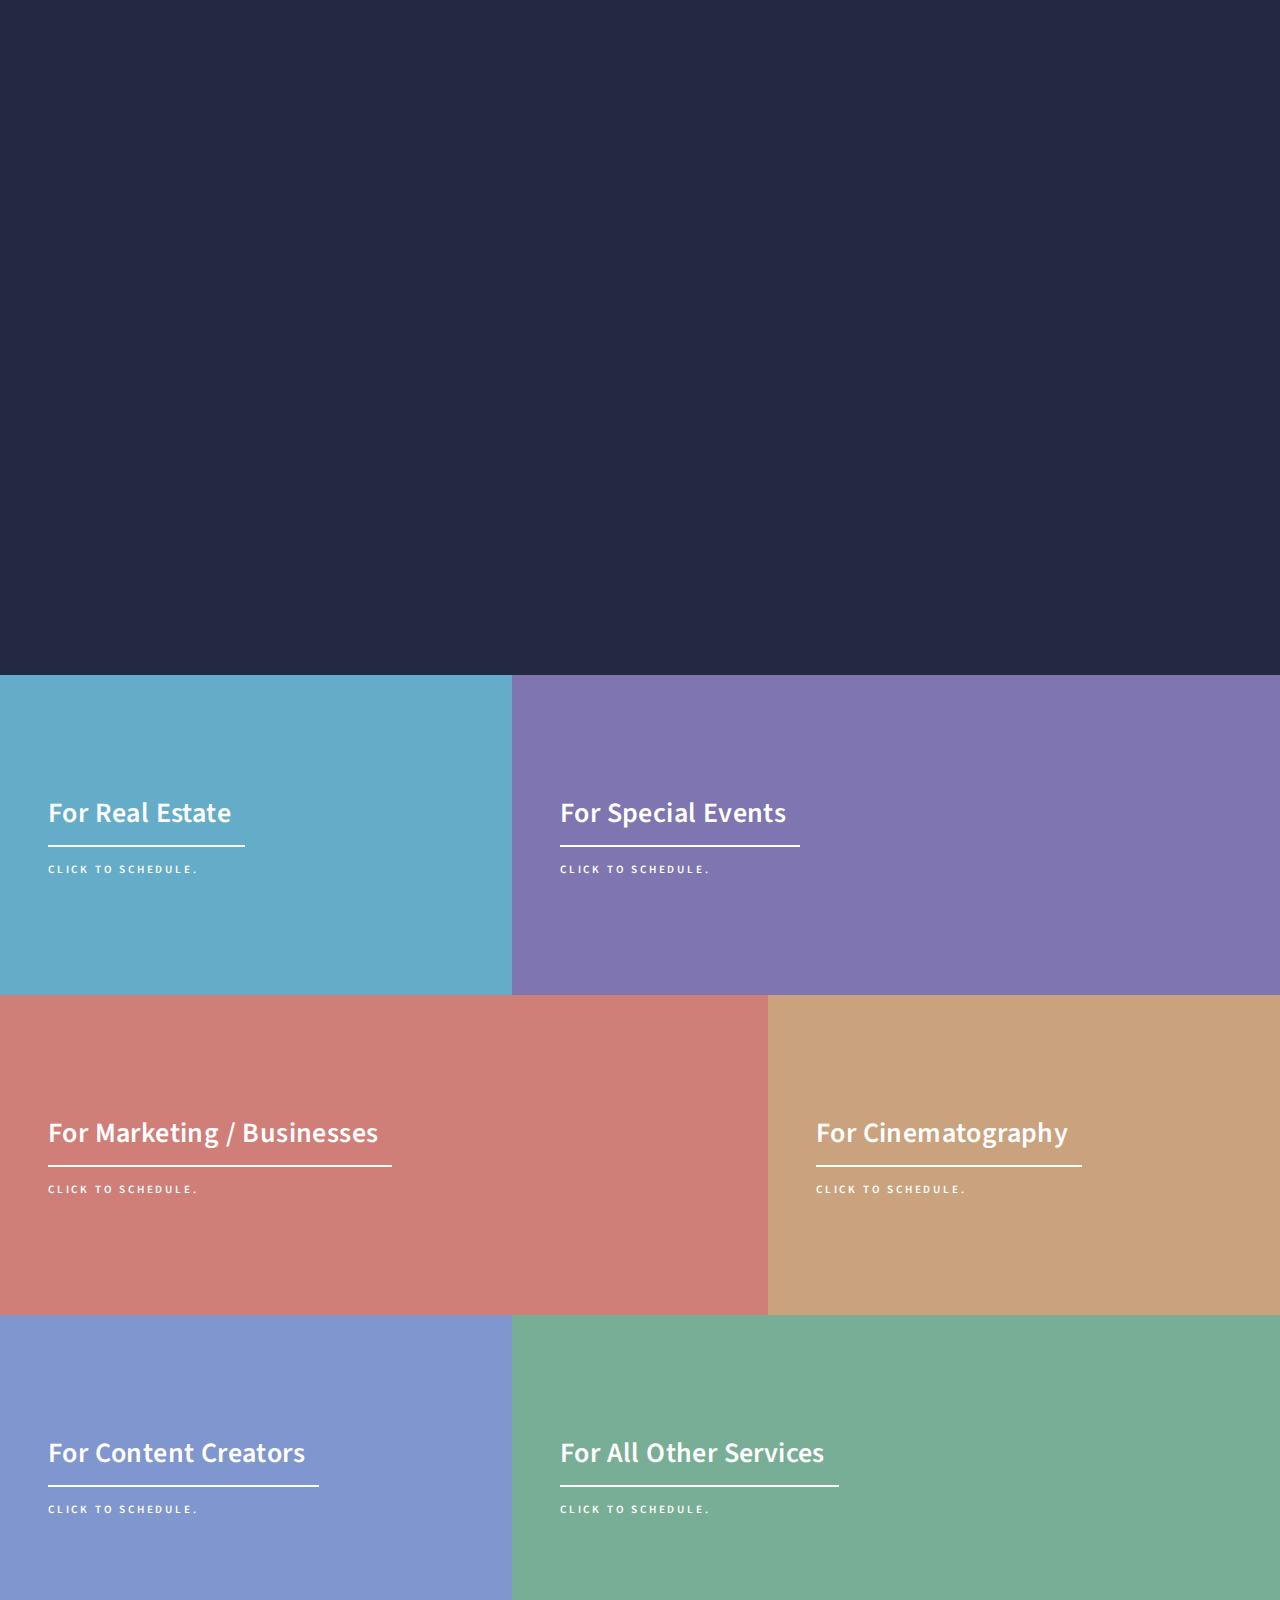
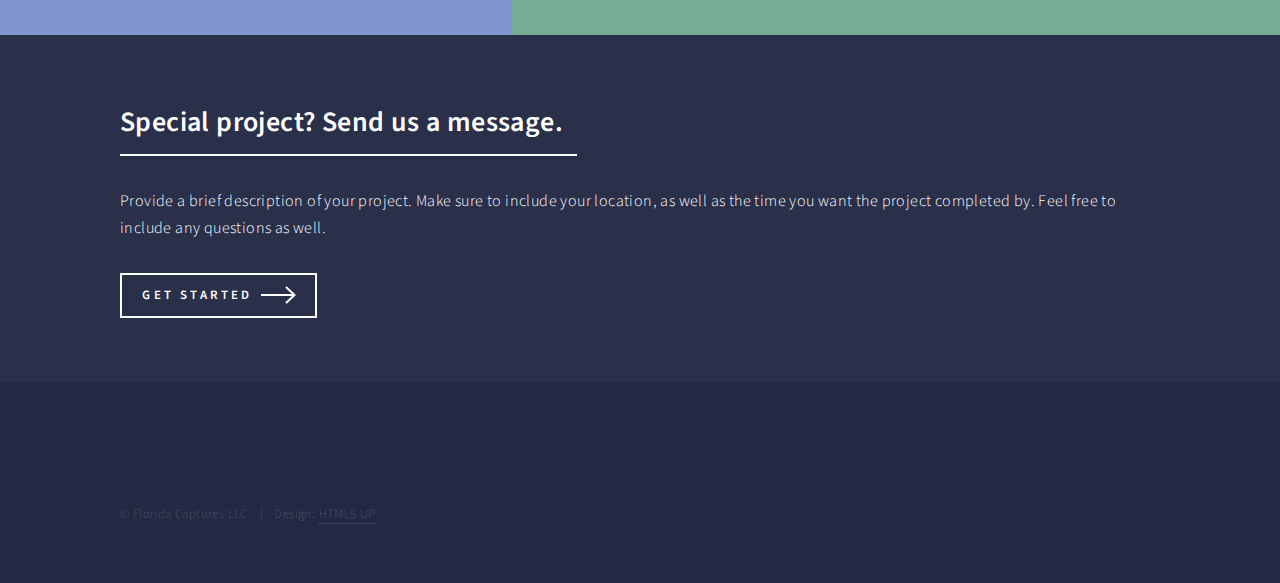
==== commit 17ebbc76: "removed "(user-scalable=no)" from all files in the meta tag" ====
--- a/index.html
+++ b/index.html
@@ -8,7 +8,7 @@
 	<head>
 		<title>Florida Captures</title>
 		<meta charset="utf-8" />
-		<meta name="viewport" content="width=device-width, initial-scale=1, user-scalable=no" />
+		<meta name="viewport" content="width=device-width, initial-scale=1" />
 		<link rel="stylesheet" href="assets/css/main.css" />
 		<noscript><link rel="stylesheet" href="assets/css/noscript.css" /></noscript>
 	</head>
@@ -19,6 +19,7 @@
 
 				<!-- Header -->
 					<header id="header" class="alt">
+						
 						<a href="index.html" class="logo"><strong>Florida</strong> <span>Captures</span></a>
 						<nav>
 							<span class="icon solid alt fa-location-arrow fa-regular">Jacksonville, FL</span>
@@ -32,6 +33,7 @@
 							<li><a href="index.html">Home</a></li>
 							<li><a href="schedule.html">Schedule Service</a></li>
 							<li><a href="about.html">About us</a></li>
+							<li><a href="contact.html">Contact us</a></li>
 							<li><a href="landing.html">Landing</a></li>
 							<li><a href="generic.html">Generic</a></li>
 							<li><a href="elements.html">Elements</a></li>
@@ -49,7 +51,7 @@
 								<h1>Coming Soon!</h1>
 							</header>
 							<div class="content">
-								<h3>The #1 drone photography services company based in Jacksonville, FL. </h3>
+								<h3>Available in Jacksonville, FL. (Website still launching) </h3>
 								<ul class="actions">
 									<li><a href="#one" class="button next scrolly">See Services</a></li>
 								</ul>
@@ -91,7 +93,7 @@
 								</article>
 								<article>
 									<span class="image">
-										<img src="images/pic04.jpg" alt="" />
+										<img src="images/home_cinematography.png" alt="" />
 									</span>
 									<header class="major">
 										<h3><a href="schedule.html" class="link">For Cinematography</a></h3>
@@ -122,11 +124,11 @@
 							<section id="two">
 								<div class="inner">
 									<header class="major">
-										<h2>Tell us about your project</h2>
+										<h2>Special project? Send us a message.</h2>
 									</header>
 									<p>Provide a brief description of your project. Make sure to include your location, as well as the time you want the project completed by. Feel free to include any questions as well.</p>
 									<ul class="actions">
-										<li><a href="#contact" class="button next scrolly">Get Started</a></li>
+										<li><a href="contact.html" class="button next scrolly">Get Started</a></li>
 									</ul>
 								</div>
 							</section>
@@ -134,7 +136,7 @@
 					</div>
 
 				<!-- Contact -->
-					<section id="contact">
+					<!-- <section id="contact">
 						<div class="inner">
 							<section>
 								<form method="post" action="#">
@@ -184,7 +186,7 @@
 								</section>
 							</section>
 						</div>
-					</section>
+					</section> -->
 
 				<!-- Footer -->
 					<footer id="footer">
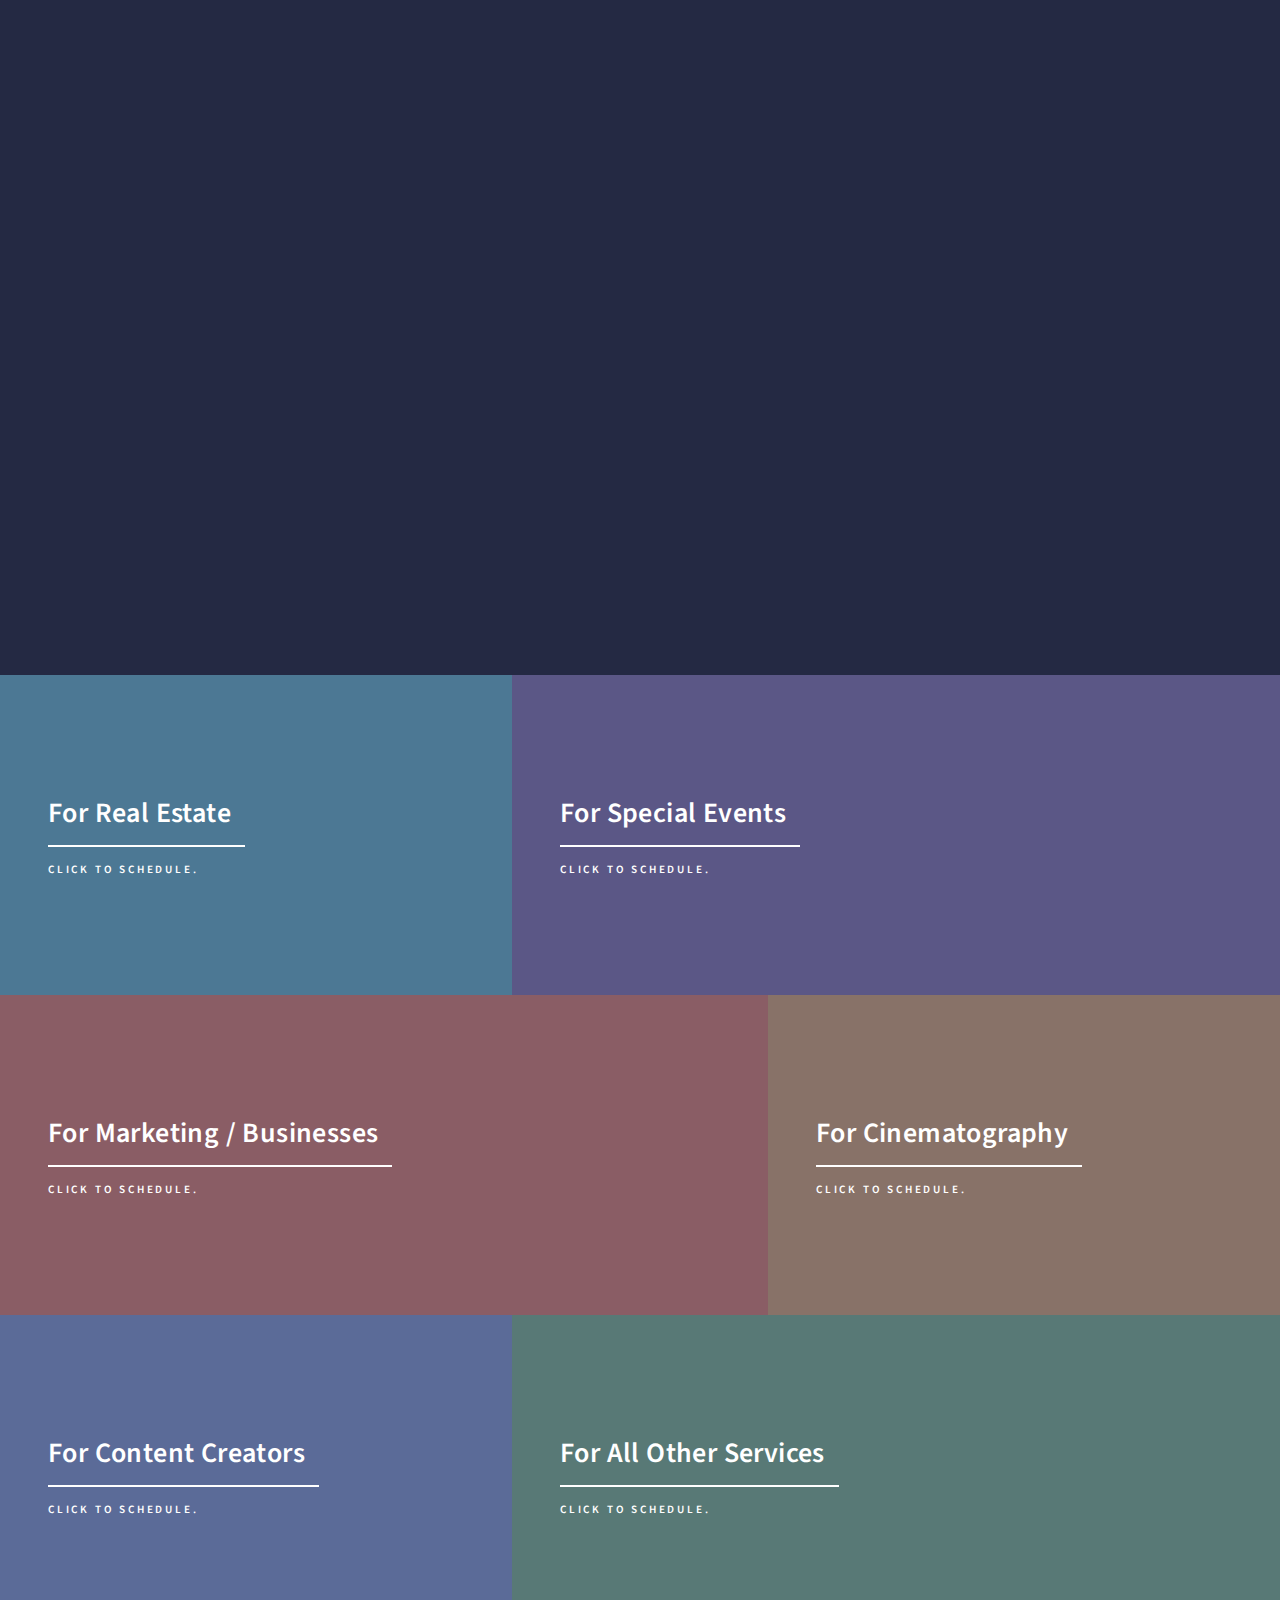
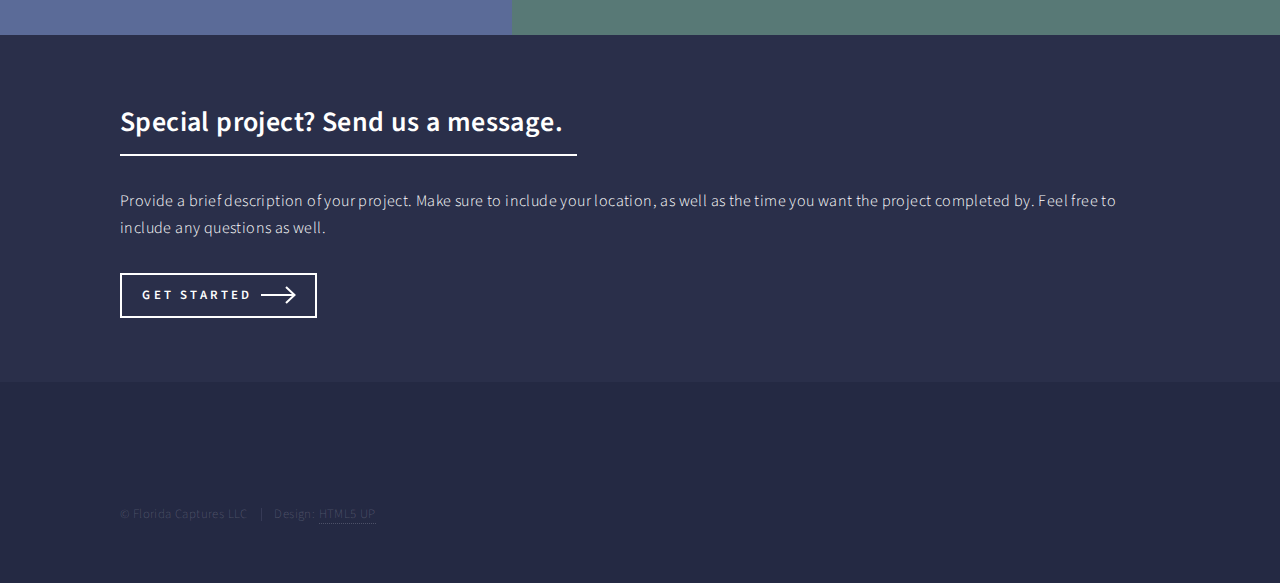
==== commit 8c579d8e: "Added a login page, linked twitter, and made a few changes to words / text" ====
--- a/index.html
+++ b/index.html
@@ -40,7 +40,7 @@
 						</ul>
 						<ul class="actions stacked">
 							<li><a href="#" class="button primary fit">Get Started</a></li>
-							<li><a href="#" class="button fit">Log In</a></li>
+							<li><a href="login.html" class="button fit">Log In</a></li>
 						</ul>
 					</nav>
 
@@ -192,7 +192,7 @@
 					<footer id="footer">
 						<div class="inner">
 							<ul class="icons">
-								<li><a href="#" class="icon brands alt fa-twitter"><span class="label">Twitter</span></a></li>
+								<li><a target="_blank" href="//twitter.com/FLCaptures" class="icon brands alt fa-twitter"><span class="label">Twitter</span></a></li>
 								<li><a href="#" class="icon brands alt fa-facebook-f"><span class="label">Facebook</span></a></li>
 								<li><a href="#" class="icon brands alt fa-instagram"><span class="label">Instagram</span></a></li>
 								<li><a href="#" class="icon brands alt fa-github"><span class="label">GitHub</span></a></li>
--- a/assets/css/main.css
+++ b/assets/css/main.css
@@ -2806,7 +2806,7 @@
 				display: block;
 				height: 100%;
 				left: 0;
-				opacity: 0.85;
+				opacity: 0.50;
 				position: absolute;
 				width: 100%;
 				z-index: 2;
@@ -3394,7 +3394,9 @@
 		-webkit-align-items: center;
 		-ms-align-items: center;
 		align-items: center;
-		background-image: url("../../images/banner.jpg");
+		/* background-image: url("../../images/banner.jpg"); */
+		background-image: url("../../images/homebanner.png");
+		object-fit: cover;;
 		display: -moz-flex;
 		display: -webkit-flex;
 		display: -ms-flex;
@@ -3977,4 +3979,8 @@
 
 .fa-location-arrow::before {
 	margin-right: 1rem; 
-}+}
+
+.login {
+	width: 83.33333%; 
+}
